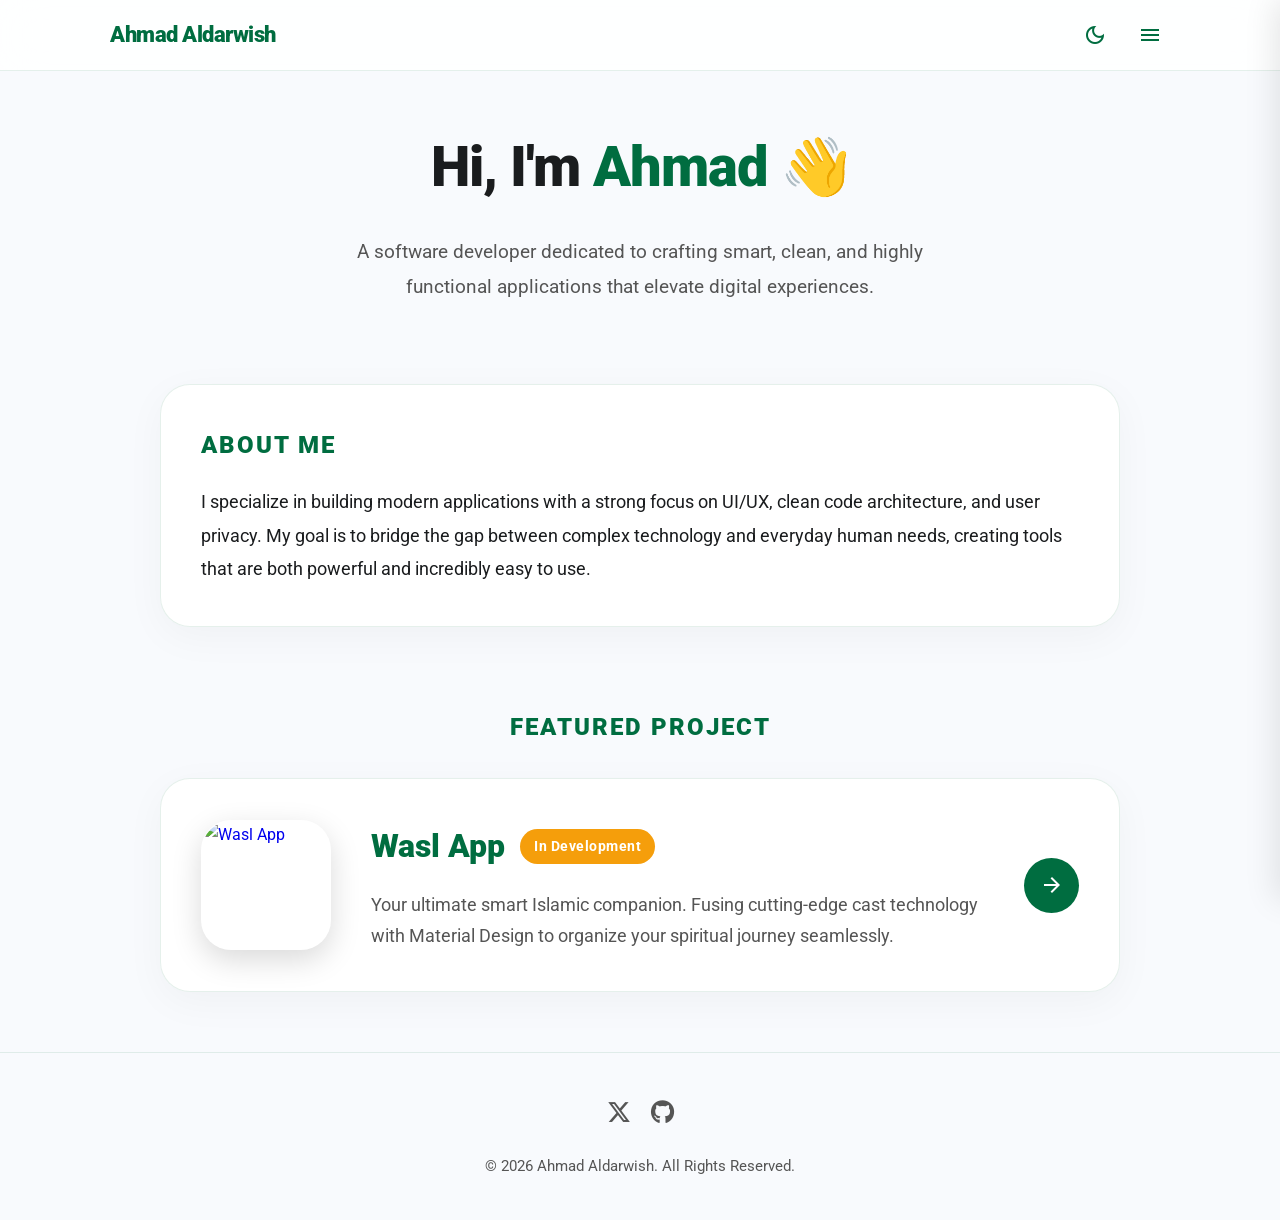
==== index.html @ fa1d7d53 "Refactor index.html for improved layout and functionality Updated the HTML structure and content, ch" ====
<!DOCTYPE html>
<html lang="en" dir="ltr">
<head>
    <meta charset="UTF-8">
    <meta name="viewport" content="width=device-width, initial-scale=1.0">
    <title>Ahmad Aldarwish | Software Developer</title>
    
    <link href="https://fonts.googleapis.com/css2?family=Tajawal:wght@400;500;700;900&family=Roboto:wght@400;500;700;900&display=swap" rel="stylesheet">
    <link href="https://fonts.googleapis.com/css2?family=Material+Symbols+Outlined:opsz,wght,FILL,GRAD@24,400,0,0" rel="stylesheet" />
    <link rel="stylesheet" href="https://cdnjs.cloudflare.com/ajax/libs/font-awesome/6.4.0/css/all.min.css">

    <style>
        :root {
            --md-sys-color-primary: #006d40;
            --md-sys-color-background: #f8fafd;
            --md-sys-color-surface: rgba(255, 255, 255, 0.85);
            --md-sys-color-on-surface: #1a1c1e;
            --text-muted: #555555;
            --card-bg: rgba(255, 255, 255, 0.9);
            --card-border: rgba(0, 109, 64, 0.1);
            --glass-shadow: 0 10px 40px 0 rgba(0, 0, 0, 0.04);
            --glass-blur: blur(20px);
        }

        [data-theme="dark"] {
            --md-sys-color-primary: #2bc07b;
            --md-sys-color-background: #0b0d10;
            --md-sys-color-surface: rgba(20, 22, 28, 0.85);
            --md-sys-color-on-surface: #e2e2e9;
            --text-muted: #a0a0b5;
            --card-bg: rgba(30, 32, 40, 0.5);
            --card-border: rgba(255, 255, 255, 0.05);
            --glass-shadow: 0 10px 40px 0 rgba(0, 0, 0, 0.4);
        }

        * { box-sizing: border-box; margin: 0; padding: 0; }
        body { font-family: 'Roboto', sans-serif; background-color: var(--md-sys-color-background); color: var(--md-sys-color-on-surface); line-height: 1.7; transition: 0.4s; overflow-x: hidden; }
        html[dir="rtl"] body { font-family: 'Tajawal', sans-serif; }

        /* Header & Navigation */
        header { background: var(--md-sys-color-surface); backdrop-filter: var(--glass-blur); -webkit-backdrop-filter: var(--glass-blur); border-bottom: 1px solid var(--card-border); position: fixed; top: 0; width: 100%; z-index: 1000; padding: 15px 0; transition: 0.4s; }
        .nav-container { max-width: 1100px; margin: 0 auto; display: flex; justify-content: space-between; align-items: center; padding: 0 20px; }
        .logo { font-size: 22px; font-weight: 900; color: var(--md-sys-color-primary); text-decoration: none; letter-spacing: -0.5px; }
        
        .header-controls { display: flex; align-items: center; gap: 15px; }
        .icon-btn { background: transparent; border: none; color: var(--md-sys-color-primary); cursor: pointer; display: flex; align-items: center; justify-content: center; width: 40px; height: 40px; border-radius: 50%; transition: 0.3s; }
        .icon-btn:hover { background: rgba(43, 192, 123, 0.15); }

        /* Side Menu (Hamburger) */
        .side-menu-overlay { position: fixed; top: 0; left: 0; width: 100%; height: 100vh; background: rgba(0,0,0,0.5); z-index: 1001; opacity: 0; visibility: hidden; transition: 0.3s; }
        .side-menu-overlay.active { opacity: 1; visibility: visible; }
        
        .side-menu { position: fixed; top: 0; right: -300px; width: 300px; height: 100vh; background: var(--md-sys-color-background); z-index: 1002; box-shadow: -5px 0 30px rgba(0,0,0,0.1); padding: 30px 20px; transition: 0.4s cubic-bezier(0.4, 0, 0.2, 1); display: flex; flex-direction: column; }
        html[dir="rtl"] .side-menu { right: auto; left: -300px; box-shadow: 5px 0 30px rgba(0,0,0,0.1); }
        
        .side-menu.active { right: 0; }
        html[dir="rtl"] .side-menu.active { left: 0; right: auto; }
        
        .close-menu { align-self: flex-end; background: none; border: none; font-size: 30px; color: var(--md-sys-color-on-surface); cursor: pointer; margin-bottom: 30px; }
        .side-menu a { display: block; font-size: 1.2rem; font-weight: 700; color: var(--md-sys-color-on-surface); text-decoration: none; margin-bottom: 25px; transition: 0.3s; }
        .side-menu a:hover { color: var(--md-sys-color-primary); padding-left: 10px; }
        html[dir="rtl"] .side-menu a:hover { padding-left: 0; padding-right: 10px; }
        
        .lang-selector { margin-top: auto; padding-top: 20px; border-top: 1px solid var(--card-border); display: flex; gap: 10px; flex-wrap: wrap; }
        .lang-btn { background: transparent; border: 2px solid var(--md-sys-color-primary); color: var(--md-sys-color-primary); padding: 5px 14px; border-radius: 20px; font-weight: bold; cursor: pointer; transition: 0.3s; }
        .lang-btn.active, .lang-btn:hover { background: var(--md-sys-color-primary); color: var(--md-sys-color-background); }

        /* Main Content */
        .container { max-width: 1000px; margin: 120px auto 60px; padding: 0 20px; }
        
        .hero { text-align: center; margin-bottom: 80px; }
        .hero h1 { font-size: 3.5rem; color: var(--md-sys-color-on-surface); font-weight: 900; margin-bottom: 20px; letter-spacing: -1px; }
        .hero h1 span { color: var(--md-sys-color-primary); }
        .hero p { font-size: 1.2rem; color: var(--text-muted); max-width: 600px; margin: 0 auto; line-height: 1.8; }

        /* About Section */
        #about { background: var(--card-bg); border: 1px solid var(--card-border); border-radius: 30px; padding: 40px; margin-bottom: 80px; box-shadow: var(--glass-shadow); backdrop-filter: var(--glass-blur); }
        .section-title { font-size: 1.5rem; color: var(--md-sys-color-primary); font-weight: 900; margin-bottom: 20px; text-transform: uppercase; letter-spacing: 2px; }
        #about p { color: var(--md-sys-color-on-surface); font-size: 1.1rem; line-height: 1.9; }

        /* Featured App */
        .featured-app-card { background: var(--card-bg); border: 1px solid var(--card-border); border-radius: 30px; padding: 40px; display: flex; align-items: center; gap: 40px; transition: 0.4s; box-shadow: var(--glass-shadow); text-decoration: none; backdrop-filter: var(--glass-blur); position: relative; overflow: hidden; }
        .featured-app-card:hover { transform: translateY(-10px); border-color: var(--md-sys-color-primary); box-shadow: 0 20px 50px rgba(0, 109, 64, 0.15); }
        [data-theme="dark"] .featured-app-card:hover { box-shadow: 0 20px 50px rgba(0,0,0,0.8); }
        
        .app-icon { width: 130px; height: 130px; border-radius: 30px; object-fit: cover; box-shadow: 0 10px 30px rgba(0,0,0,0.15); border: 1px solid rgba(255,255,255,0.1); }
        .app-info { flex: 1; }
        .app-info h3 { font-size: 2rem; color: var(--md-sys-color-primary); margin-bottom: 15px; font-weight: 900; display: flex; align-items: center; gap: 15px; }
        .badge { font-size: 0.85rem; padding: 6px 14px; border-radius: 20px; font-weight: bold; background-color: #f59e0b; color: #fff; letter-spacing: 0.5px; }
        .app-info p { color: var(--text-muted); font-size: 1.15rem; }

        .btn-view { display: inline-flex; align-items: center; justify-content: center; width: 55px; height: 55px; background: var(--md-sys-color-primary); color: white; border-radius: 50%; transition: 0.3s; }
        .featured-app-card:hover .btn-view { transform: scale(1.1) translateX(5px); }
        html[dir="rtl"] .featured-app-card:hover .btn-view { transform: scale(1.1) translateX(-5px); }

        /* Minimal Footer */
        footer { text-align: center; padding: 40px 20px; margin-top: 50px; border-top: 1px solid var(--card-border); }
        .social-links { display: flex; justify-content: center; gap: 20px; margin-bottom: 20px; }
        .social-icon { color: var(--text-muted); font-size: 1.5rem; transition: 0.3s; text-decoration: none; }
        .social-icon:hover { color: var(--md-sys-color-primary); transform: translateY(-3px); }
        .copyright { color: var(--text-muted); font-size: 0.95rem; }

        @media (max-width: 768px) {
            .hero h1 { font-size: 2.5rem; }
            .featured-app-card { flex-direction: column; text-align: center; padding: 30px 20px; gap: 20px; }
            .btn-view { width: 100%; border-radius: 15px; margin-top: 15px; }
        }
    </style>
</head>
<body>

    <header>
        <div class="nav-container">
            <a href="/" class="logo" data-i18n="dev_name">Ahmad Aldarwish</a>
            <div class="header-controls">
                <button id="theme-toggle" class="icon-btn" onclick="toggleTheme()">
                    <span class="material-symbols-outlined" id="theme-icon">dark_mode</span>
                </button>
                <button class="icon-btn" onclick="toggleMenu()">
                    <span class="material-symbols-outlined">menu</span>
                </button>
            </div>
        </div>
    </header>

    <!-- Hamburger Menu -->
    <div class="side-menu-overlay" id="menu-overlay" onclick="toggleMenu()"></div>
    <div class="side-menu" id="side-menu">
        <button class="close-menu" onclick="toggleMenu()">&times;</button>
        <a href="#about" onclick="toggleMenu()" data-i18n="menu_about">About Me</a>
        <a href="/privacy" data-i18n="menu_privacy">Privacy Policy</a>
        <a href="/terms" data-i18n="menu_terms">Terms of Use</a>
        <a href="/donate" data-i18n="menu_donate" style="color: #f59e0b;">Support My Work</a>
        
        <div class="lang-selector">
            <button class="lang-btn" onclick="setLanguage('en')">EN</button>
            <button class="lang-btn" onclick="setLanguage('ar')">AR</button>
            <button class="lang-btn" onclick="setLanguage('de')">DE</button>
        </div>
    </div>

    <div class="container">
        <div class="hero">
            <h1 data-i18n="hero_title">Hi, I'm <span>Ahmad</span> 👋</h1>
            <p data-i18n="hero_desc">A software developer dedicated to crafting smart, clean, and highly functional applications that elevate digital experiences.</p>
        </div>

        <div id="about">
            <h2 class="section-title" data-i18n="about_title">About Me</h2>
            <p data-i18n="about_desc">I specialize in building modern applications with a strong focus on UI/UX, clean code architecture, and user privacy. My goal is to bridge the gap between complex technology and everyday human needs, creating tools that are both powerful and incredibly easy to use.</p>
        </div>

        <h2 class="section-title" data-i18n="featured_title" style="text-align: center; margin-bottom: 30px;">Featured Project</h2>
        
        <a href="/wasl" class="featured-app-card">
            <img src="/wasl/logo.png" alt="Wasl App" class="app-icon">
            <div class="app-info">
                <h3>
                    <span data-i18n="app_title">Wasl App</span>
                    <span class="badge" data-i18n="badge_dev">In Development</span>
                </h3>
                <p data-i18n="app_desc">Your ultimate smart Islamic companion. Fusing cutting-edge cast technology with Material Design to organize your spiritual journey seamlessly.</p>
            </div>
            <div class="btn-view">
                <span class="material-symbols-outlined" id="arrow-icon">arrow_forward</span>
            </div>
        </a>
    </div>

    <footer>
        <div class="social-links">
            <a href="#" class="social-icon" title="X (Twitter)"><i class="fa-brands fa-x-twitter"></i></a>
            <a href="#" class="social-icon" title="GitHub"><i class="fa-brands fa-github"></i></a>
        </div>
        <p class="copyright" data-i18n="footer_copy">© 2026 Ahmad Aldarwish. All Rights Reserved.</p>
    </footer>

    <script>
        const translations = {
            en: {
                dev_name: "Ahmad Aldarwish", menu_about: "About Me", menu_privacy: "Privacy Policy", menu_terms: "Terms of Use", menu_donate: "Support My Work",
                hero_title: "Hi, I'm <span>Ahmad</span> 👋", hero_desc: "A software developer dedicated to crafting smart, clean, and highly functional applications that elevate digital experiences.",
                about_title: "About Me", about_desc: "I specialize in building modern applications with a strong focus on UI/UX, clean code architecture, and user privacy. My goal is to bridge the gap between complex technology and everyday human needs, creating tools that are both powerful and incredibly easy to use.",
                featured_title: "Featured Project", app_title: "Wasl App", badge_dev: "In Development", app_desc: "Your ultimate smart Islamic companion. Fusing cutting-edge cast technology with Material Design to organize your spiritual journey seamlessly.", footer_copy: "© 2026 Ahmad Aldarwish. All Rights Reserved."
            },
            ar: {
                dev_name: "أحمد الدرويش", menu_about: "حول", menu_privacy: "سياسة الخصوصية", menu_terms: "شروط الاستخدام", menu_donate: "ادعم عملي",
                hero_title: "أهلاً، أنا <span>أحمد</span> 👋", hero_desc: "مطور برمجيات أهتم بصناعة تطبيقات ذكية، نظيفة، وذات أداء عالٍ للارتقاء بالتجربة الرقمية اليومية.",
                about_title: "نبذة عني", about_desc: "أتخصص في بناء تطبيقات حديثة مع تركيز قوي على واجهة وتجربة المستخدم، وهيكلة الكود النظيفة، وخصوصية البيانات. هدفي هو سد الفجوة بين التكنولوجيا المعقدة والاحتياجات اليومية، لإنشاء أدوات قوية وسهلة الاستخدام.",
                featured_title: "المشروع المميز", app_title: "تطبيق وَصْـل", badge_dev: "قيد التطوير", app_desc: "رفيقك الإسلامي الذكي. يجمع بين تقنية البث المتقدمة والتصميم العصري لتنظيم صلواتك وعباداتك بتجربة رقمية فريدة.", footer_copy: "© 2026 أحمد الدرويش. جميع الحقوق محفوظة."
            },
            de: {
                dev_name: "Ahmad Aldarwish", menu_about: "Über mich", menu_privacy: "Datenschutzerklärung", menu_terms: "Nutzungsbedingungen", menu_donate: "Unterstütze meine Arbeit",
                hero_title: "Hallo, ich bin <span>Ahmad</span> 👋", hero_desc: "Ein Softwareentwickler, der sich der Entwicklung intelligenter, sauberer und hochfunktionaler Anwendungen verschrieben hat.",
                about_title: "Über mich", about_desc: "Ich bin spezialisiert auf die Entwicklung moderner Anwendungen mit starkem Fokus auf UI/UX, sauberer Code-Architektur und Datenschutz. Mein Ziel ist es, leistungsstarke und dennoch einfach zu bedienende Tools zu entwickeln.",
                featured_title: "Vorgestelltes Projekt", app_title: "Wasl App", badge_dev: "In Entwicklung", app_desc: "Dein intelligenter islamischer Begleiter. Verbindet fortschrittliche Cast-Technologie mit modernem Design für deine spirituelle Reise.", footer_copy: "© 2026 Ahmad Aldarwish. Alle Rechte vorbehalten."
            }
        };

        function setLanguage(lang) {
            localStorage.setItem('preferredLang', lang);
            document.documentElement.setAttribute('dir', lang === 'ar' ? 'rtl' : 'ltr');
            document.documentElement.setAttribute('lang', lang);
            
            const arrowIcon = document.getElementById('arrow-icon');
            if (arrowIcon) arrowIcon.style.transform = lang === 'ar' ? 'rotate(180deg)' : 'rotate(0deg)';
            
            document.querySelectorAll('.lang-btn').forEach(btn => {
                btn.classList.remove('active');
                if(btn.textContent.toLowerCase() === lang) btn.classList.add('active');
            });

            document.querySelectorAll('[data-i18n]').forEach(element => {
                const key = element.getAttribute('data-i18n');
                if (translations[lang][key]) { element.innerHTML = translations[lang][key]; }
            });
        }

        function toggleTheme() {
            const currentTheme = document.documentElement.getAttribute('data-theme');
            const newTheme = currentTheme === 'dark' ? 'light' : 'dark';
            document.documentElement.setAttribute('data-theme', newTheme);
            document.getElementById('theme-icon').textContent = newTheme === 'dark' ? 'light_mode' : 'dark_mode';
            localStorage.setItem('preferredTheme', newTheme);
        }

        function toggleMenu() {
            document.getElementById('side-menu').classList.toggle('active');
            document.getElementById('menu-overlay').classList.toggle('active');
        }

        window.onload = () => {
            const savedTheme = localStorage.getItem('preferredTheme') || 'light';
            document.documentElement.setAttribute('data-theme', savedTheme);
            document.getElementById('theme-icon').textContent = savedTheme === 'dark' ? 'light_mode' : 'dark_mode';

            const savedLang = localStorage.getItem('preferredLang') || 'en';
            setLanguage(savedLang);
        };
    </script>
</body>
</html>
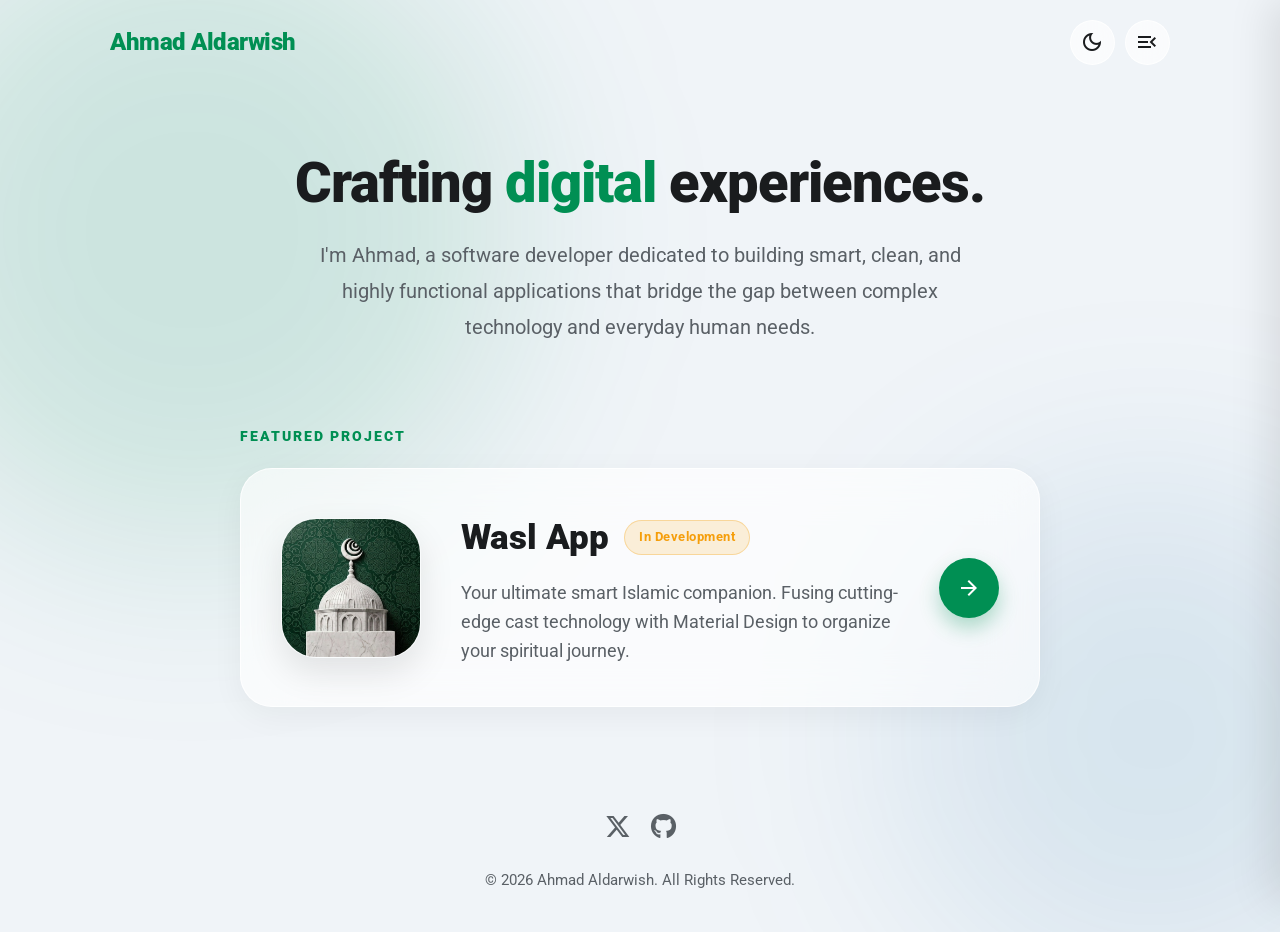
==== commit 7a925fe8: "Refactor CSS styles and enhance header functionality Updated CSS variables for improved styling and " ====
--- a/index.html
+++ b/index.html
@@ -11,126 +11,155 @@
 
     <style>
         :root {
-            --md-sys-color-primary: #006d40;
-            --md-sys-color-background: #f8fafd;
-            --md-sys-color-surface: rgba(255, 255, 255, 0.85);
+            --md-sys-color-primary: #008f53;
+            --md-sys-color-background: #f0f4f8;
+            --md-sys-color-surface: rgba(255, 255, 255, 0.65);
             --md-sys-color-on-surface: #1a1c1e;
-            --text-muted: #555555;
-            --card-bg: rgba(255, 255, 255, 0.9);
-            --card-border: rgba(0, 109, 64, 0.1);
-            --glass-shadow: 0 10px 40px 0 rgba(0, 0, 0, 0.04);
-            --glass-blur: blur(20px);
+            --text-muted: #5a6066;
+            --card-border: rgba(255, 255, 255, 0.8);
+            --glass-shadow: 0 8px 32px 0 rgba(0, 0, 0, 0.05);
+            --glass-blur: blur(24px);
         }
 
         [data-theme="dark"] {
             --md-sys-color-primary: #2bc07b;
-            --md-sys-color-background: #0b0d10;
-            --md-sys-color-surface: rgba(20, 22, 28, 0.85);
-            --md-sys-color-on-surface: #e2e2e9;
-            --text-muted: #a0a0b5;
-            --card-bg: rgba(30, 32, 40, 0.5);
-            --card-border: rgba(255, 255, 255, 0.05);
-            --glass-shadow: 0 10px 40px 0 rgba(0, 0, 0, 0.4);
+            --md-sys-color-background: #090a0f;
+            --md-sys-color-surface: rgba(20, 22, 28, 0.5);
+            --md-sys-color-on-surface: #f1f1f4;
+            --text-muted: #9ba1a6;
+            --card-border: rgba(255, 255, 255, 0.08);
+            --glass-shadow: 0 8px 32px 0 rgba(0, 0, 0, 0.4);
         }
 
         * { box-sizing: border-box; margin: 0; padding: 0; }
-        body { font-family: 'Roboto', sans-serif; background-color: var(--md-sys-color-background); color: var(--md-sys-color-on-surface); line-height: 1.7; transition: 0.4s; overflow-x: hidden; }
+        body { font-family: 'Roboto', sans-serif; background-color: var(--md-sys-color-background); color: var(--md-sys-color-on-surface); line-height: 1.6; transition: 0.4s ease; overflow-x: hidden; min-height: 100vh; display: flex; flex-direction: column; position: relative;}
         html[dir="rtl"] body { font-family: 'Tajawal', sans-serif; }
 
-        /* Header & Navigation */
-        header { background: var(--md-sys-color-surface); backdrop-filter: var(--glass-blur); -webkit-backdrop-filter: var(--glass-blur); border-bottom: 1px solid var(--card-border); position: fixed; top: 0; width: 100%; z-index: 1000; padding: 15px 0; transition: 0.4s; }
+        /* الأشكال المضيئة في الخلفية لجمالية أعلى */
+        .bg-glow-1 { position: fixed; top: -10%; left: -10%; width: 50vw; height: 50vw; background: rgba(0, 143, 83, 0.15); filter: blur(100px); border-radius: 50%; z-index: -1; pointer-events: none; transition: 0.4s; }
+        .bg-glow-2 { position: fixed; bottom: -10%; right: -10%; width: 40vw; height: 40vw; background: rgba(0, 99, 155, 0.1); filter: blur(100px); border-radius: 50%; z-index: -1; pointer-events: none; transition: 0.4s; }
+        [data-theme="dark"] .bg-glow-1 { background: rgba(43, 192, 123, 0.12); }
+        [data-theme="dark"] .bg-glow-2 { background: rgba(108, 182, 255, 0.08); }
+
+        /* الهيدر الأنيق */
+        header { position: fixed; top: 0; width: 100%; z-index: 1000; padding: 20px 0; transition: 0.4s; }
+        header.scrolled { background: var(--md-sys-color-surface); backdrop-filter: var(--glass-blur); -webkit-backdrop-filter: var(--glass-blur); border-bottom: 1px solid var(--card-border); padding: 12px 0; }
         .nav-container { max-width: 1100px; margin: 0 auto; display: flex; justify-content: space-between; align-items: center; padding: 0 20px; }
-        .logo { font-size: 22px; font-weight: 900; color: var(--md-sys-color-primary); text-decoration: none; letter-spacing: -0.5px; }
-        
-        .header-controls { display: flex; align-items: center; gap: 15px; }
-        .icon-btn { background: transparent; border: none; color: var(--md-sys-color-primary); cursor: pointer; display: flex; align-items: center; justify-content: center; width: 40px; height: 40px; border-radius: 50%; transition: 0.3s; }
-        .icon-btn:hover { background: rgba(43, 192, 123, 0.15); }
-
-        /* Side Menu (Hamburger) */
-        .side-menu-overlay { position: fixed; top: 0; left: 0; width: 100%; height: 100vh; background: rgba(0,0,0,0.5); z-index: 1001; opacity: 0; visibility: hidden; transition: 0.3s; }
+        .logo { font-size: 24px; font-weight: 900; color: var(--md-sys-color-primary); text-decoration: none; letter-spacing: -0.5px; }
+        
+        .header-controls { display: flex; align-items: center; gap: 10px; }
+        .icon-btn { background: var(--md-sys-color-surface); border: 1px solid var(--card-border); color: var(--md-sys-color-on-surface); cursor: pointer; display: flex; align-items: center; justify-content: center; width: 45px; height: 45px; border-radius: 50%; transition: 0.3s; backdrop-filter: blur(10px); }
+        .icon-btn:hover { background: var(--md-sys-color-primary); color: #fff; transform: translateY(-2px); border-color: transparent;}
+
+        /* القائمة الجانبية (Hamburger Menu) */
+        .side-menu-overlay { position: fixed; top: 0; left: 0; width: 100%; height: 100vh; background: rgba(0,0,0,0.4); z-index: 1001; opacity: 0; visibility: hidden; transition: 0.3s; backdrop-filter: blur(4px); }
         .side-menu-overlay.active { opacity: 1; visibility: visible; }
         
-        .side-menu { position: fixed; top: 0; right: -300px; width: 300px; height: 100vh; background: var(--md-sys-color-background); z-index: 1002; box-shadow: -5px 0 30px rgba(0,0,0,0.1); padding: 30px 20px; transition: 0.4s cubic-bezier(0.4, 0, 0.2, 1); display: flex; flex-direction: column; }
-        html[dir="rtl"] .side-menu { right: auto; left: -300px; box-shadow: 5px 0 30px rgba(0,0,0,0.1); }
-        
+        .side-menu { position: fixed; top: 0; right: -320px; width: 320px; height: 100vh; background: var(--md-sys-color-background); z-index: 1002; box-shadow: -10px 0 40px rgba(0,0,0,0.1); padding: 40px 30px; transition: 0.4s cubic-bezier(0.25, 0.8, 0.25, 1); display: flex; flex-direction: column; }
+        html[dir="rtl"] .side-menu { right: auto; left: -320px; box-shadow: 10px 0 40px rgba(0,0,0,0.1); }
         .side-menu.active { right: 0; }
         html[dir="rtl"] .side-menu.active { left: 0; right: auto; }
         
-        .close-menu { align-self: flex-end; background: none; border: none; font-size: 30px; color: var(--md-sys-color-on-surface); cursor: pointer; margin-bottom: 30px; }
-        .side-menu a { display: block; font-size: 1.2rem; font-weight: 700; color: var(--md-sys-color-on-surface); text-decoration: none; margin-bottom: 25px; transition: 0.3s; }
-        .side-menu a:hover { color: var(--md-sys-color-primary); padding-left: 10px; }
-        html[dir="rtl"] .side-menu a:hover { padding-left: 0; padding-right: 10px; }
-        
-        .lang-selector { margin-top: auto; padding-top: 20px; border-top: 1px solid var(--card-border); display: flex; gap: 10px; flex-wrap: wrap; }
-        .lang-btn { background: transparent; border: 2px solid var(--md-sys-color-primary); color: var(--md-sys-color-primary); padding: 5px 14px; border-radius: 20px; font-weight: bold; cursor: pointer; transition: 0.3s; }
+        .close-menu { align-self: flex-end; background: rgba(128,128,128,0.1); border: none; width: 40px; height: 40px; border-radius: 50%; display: flex; align-items: center; justify-content: center; font-size: 24px; color: var(--md-sys-color-on-surface); cursor: pointer; margin-bottom: 40px; transition: 0.3s; }
+        .close-menu:hover { background: var(--md-sys-color-primary); color: #fff; }
+        
+        .side-menu a { display: block; font-size: 1.2rem; font-weight: 700; color: var(--md-sys-color-on-surface); text-decoration: none; margin-bottom: 25px; transition: 0.3s; display: flex; align-items: center; gap: 15px; }
+        .side-menu a:hover { color: var(--md-sys-color-primary); transform: translateX(-5px); }
+        html[dir="rtl"] .side-menu a:hover { transform: translateX(5px); }
+        
+        .lang-selector { margin-top: auto; padding-top: 30px; border-top: 1px solid var(--card-border); display: flex; gap: 10px; flex-wrap: wrap; justify-content: center;}
+        .lang-btn { background: transparent; border: 2px solid var(--md-sys-color-primary); color: var(--md-sys-color-primary); padding: 8px 18px; border-radius: 20px; font-weight: bold; cursor: pointer; transition: 0.3s; flex: 1;}
         .lang-btn.active, .lang-btn:hover { background: var(--md-sys-color-primary); color: var(--md-sys-color-background); }
 
-        /* Main Content */
-        .container { max-width: 1000px; margin: 120px auto 60px; padding: 0 20px; }
-        
-        .hero { text-align: center; margin-bottom: 80px; }
-        .hero h1 { font-size: 3.5rem; color: var(--md-sys-color-on-surface); font-weight: 900; margin-bottom: 20px; letter-spacing: -1px; }
+        /* المحتوى الرئيسي */
+        .container { max-width: 900px; margin: 150px auto 60px; padding: 0 20px; flex: 1; display: flex; flex-direction: column; align-items: center; }
+        
+        .hero { text-align: center; margin-bottom: 80px; width: 100%; }
+        .hero h1 { font-size: 3.5rem; color: var(--md-sys-color-on-surface); font-weight: 900; margin-bottom: 20px; letter-spacing: -1px; line-height: 1.2;}
         .hero h1 span { color: var(--md-sys-color-primary); }
-        .hero p { font-size: 1.2rem; color: var(--text-muted); max-width: 600px; margin: 0 auto; line-height: 1.8; }
-
-        /* About Section */
-        #about { background: var(--card-bg); border: 1px solid var(--card-border); border-radius: 30px; padding: 40px; margin-bottom: 80px; box-shadow: var(--glass-shadow); backdrop-filter: var(--glass-blur); }
-        .section-title { font-size: 1.5rem; color: var(--md-sys-color-primary); font-weight: 900; margin-bottom: 20px; text-transform: uppercase; letter-spacing: 2px; }
-        #about p { color: var(--md-sys-color-on-surface); font-size: 1.1rem; line-height: 1.9; }
-
-        /* Featured App */
-        .featured-app-card { background: var(--card-bg); border: 1px solid var(--card-border); border-radius: 30px; padding: 40px; display: flex; align-items: center; gap: 40px; transition: 0.4s; box-shadow: var(--glass-shadow); text-decoration: none; backdrop-filter: var(--glass-blur); position: relative; overflow: hidden; }
-        .featured-app-card:hover { transform: translateY(-10px); border-color: var(--md-sys-color-primary); box-shadow: 0 20px 50px rgba(0, 109, 64, 0.15); }
+        .hero p { font-size: 1.25rem; color: var(--text-muted); max-width: 650px; margin: 0 auto; line-height: 1.8; }
+
+        /* بطاقة المشروع المميز الأنيقة */
+        .featured-wrapper { width: 100%; max-width: 800px; position: relative; }
+        .section-tag { font-size: 0.9rem; font-weight: 900; color: var(--md-sys-color-primary); text-transform: uppercase; letter-spacing: 2px; margin-bottom: 20px; text-align: left; display: block;}
+        html[dir="rtl"] .section-tag { text-align: right; }
+
+        .featured-app-card { background: var(--md-sys-color-surface); backdrop-filter: var(--glass-blur); -webkit-backdrop-filter: var(--glass-blur); border: 1px solid var(--card-border); border-radius: 32px; padding: 40px; display: flex; align-items: center; gap: 40px; transition: all 0.4s cubic-bezier(0.165, 0.84, 0.44, 1); box-shadow: var(--glass-shadow); text-decoration: none; position: relative; overflow: hidden; }
+        .featured-app-card:hover { transform: translateY(-10px); border-color: var(--md-sys-color-primary); box-shadow: 0 20px 50px rgba(0, 143, 83, 0.15); }
         [data-theme="dark"] .featured-app-card:hover { box-shadow: 0 20px 50px rgba(0,0,0,0.8); }
         
-        .app-icon { width: 130px; height: 130px; border-radius: 30px; object-fit: cover; box-shadow: 0 10px 30px rgba(0,0,0,0.15); border: 1px solid rgba(255,255,255,0.1); }
+        /* الصورة يتم استدعاؤها من الملف الرئيسي /logo.png */
+        .app-icon { width: 140px; height: 140px; border-radius: 35px; object-fit: cover; box-shadow: 0 15px 35px rgba(0,0,0,0.1); border: 1px solid rgba(255,255,255,0.2); transition: 0.5s; }
+        .featured-app-card:hover .app-icon { transform: scale(1.05) rotate(-2deg); }
+        
         .app-info { flex: 1; }
-        .app-info h3 { font-size: 2rem; color: var(--md-sys-color-primary); margin-bottom: 15px; font-weight: 900; display: flex; align-items: center; gap: 15px; }
-        .badge { font-size: 0.85rem; padding: 6px 14px; border-radius: 20px; font-weight: bold; background-color: #f59e0b; color: #fff; letter-spacing: 0.5px; }
-        .app-info p { color: var(--text-muted); font-size: 1.15rem; }
-
-        .btn-view { display: inline-flex; align-items: center; justify-content: center; width: 55px; height: 55px; background: var(--md-sys-color-primary); color: white; border-radius: 50%; transition: 0.3s; }
-        .featured-app-card:hover .btn-view { transform: scale(1.1) translateX(5px); }
-        html[dir="rtl"] .featured-app-card:hover .btn-view { transform: scale(1.1) translateX(-5px); }
-
-        /* Minimal Footer */
-        footer { text-align: center; padding: 40px 20px; margin-top: 50px; border-top: 1px solid var(--card-border); }
+        .app-title-row { display: flex; align-items: center; gap: 15px; margin-bottom: 12px; flex-wrap: wrap;}
+        .app-info h3 { font-size: 2.2rem; color: var(--md-sys-color-on-surface); font-weight: 900; margin: 0; }
+        .badge { font-size: 0.8rem; padding: 6px 14px; border-radius: 20px; font-weight: bold; background-color: rgba(245, 158, 11, 0.15); color: #f59e0b; border: 1px solid rgba(245, 158, 11, 0.3); letter-spacing: 0.5px; }
+        .app-info p { color: var(--text-muted); font-size: 1.15rem; margin: 0;}
+
+        .btn-arrow { display: inline-flex; align-items: center; justify-content: center; width: 60px; height: 60px; background: var(--md-sys-color-primary); color: white; border-radius: 50%; transition: 0.3s; box-shadow: 0 10px 20px rgba(0, 143, 83, 0.3); flex-shrink: 0;}
+        .featured-app-card:hover .btn-arrow { transform: scale(1.1); background: var(--md-sys-color-on-surface); box-shadow: 0 10px 20px rgba(0, 0, 0, 0.2); }
+        html[dir="rtl"] .btn-arrow span { transform: rotate(180deg); }
+
+        /* الفوتر المصغر والاحترافي */
+        footer { text-align: center; padding: 40px 20px; width: 100%; margin-top: auto; position: relative; z-index: 10;}
         .social-links { display: flex; justify-content: center; gap: 20px; margin-bottom: 20px; }
-        .social-icon { color: var(--text-muted); font-size: 1.5rem; transition: 0.3s; text-decoration: none; }
-        .social-icon:hover { color: var(--md-sys-color-primary); transform: translateY(-3px); }
+        .social-icon { color: var(--text-muted); font-size: 1.6rem; transition: 0.3s; text-decoration: none; }
+        .social-icon:hover { color: var(--md-sys-color-primary); transform: translateY(-4px); }
         .copyright { color: var(--text-muted); font-size: 0.95rem; }
 
         @media (max-width: 768px) {
-            .hero h1 { font-size: 2.5rem; }
-            .featured-app-card { flex-direction: column; text-align: center; padding: 30px 20px; gap: 20px; }
-            .btn-view { width: 100%; border-radius: 15px; margin-top: 15px; }
+            .hero h1 { font-size: 2.6rem; }
+            .featured-app-card { flex-direction: column; text-align: center; padding: 40px 25px; gap: 25px; }
+            .app-title-row { justify-content: center; }
+            .btn-arrow { width: 100%; border-radius: 20px; height: 50px; margin-top: 10px; }
         }
     </style>
 </head>
 <body>
 
-    <header>
+    <!-- خلفيات مضيئة لجمالية التصميم -->
+    <div class="bg-glow-1"></div>
+    <div class="bg-glow-2"></div>
+
+    <header id="main-header">
         <div class="nav-container">
             <a href="/" class="logo" data-i18n="dev_name">Ahmad Aldarwish</a>
             <div class="header-controls">
-                <button id="theme-toggle" class="icon-btn" onclick="toggleTheme()">
+                <button id="theme-toggle" class="icon-btn" onclick="toggleTheme()" title="Toggle Theme">
                     <span class="material-symbols-outlined" id="theme-icon">dark_mode</span>
                 </button>
-                <button class="icon-btn" onclick="toggleMenu()">
-                    <span class="material-symbols-outlined">menu</span>
+                <button class="icon-btn" onclick="toggleMenu()" title="Menu">
+                    <span class="material-symbols-outlined">menu_open</span>
                 </button>
             </div>
         </div>
     </header>
 
-    <!-- Hamburger Menu -->
+    <!-- القائمة الجانبية -->
     <div class="side-menu-overlay" id="menu-overlay" onclick="toggleMenu()"></div>
     <div class="side-menu" id="side-menu">
-        <button class="close-menu" onclick="toggleMenu()">&times;</button>
-        <a href="#about" onclick="toggleMenu()" data-i18n="menu_about">About Me</a>
-        <a href="/privacy" data-i18n="menu_privacy">Privacy Policy</a>
-        <a href="/terms" data-i18n="menu_terms">Terms of Use</a>
-        <a href="/donate" data-i18n="menu_donate" style="color: #f59e0b;">Support My Work</a>
+        <button class="close-menu" onclick="toggleMenu()">
+            <span class="material-symbols-outlined">close</span>
+        </button>
+        
+        <a href="#about" onclick="toggleMenu()">
+            <span class="material-symbols-outlined">person</span>
+            <span data-i18n="menu_about">About Me</span>
+        </a>
+        <a href="/wasl/privacy" onclick="toggleMenu()">
+            <span class="material-symbols-outlined">shield</span>
+            <span data-i18n="menu_privacy">Privacy Policy</span>
+        </a>
+        <a href="/wasl/terms" onclick="toggleMenu()">
+            <span class="material-symbols-outlined">gavel</span>
+            <span data-i18n="menu_terms">Terms of Use</span>
+        </a>
+        <a href="/donate" onclick="toggleMenu()" style="color: #f59e0b;">
+            <span class="material-symbols-outlined">favorite</span>
+            <span data-i18n="menu_donate">Support My Work</span>
+        </a>
         
         <div class="lang-selector">
             <button class="lang-btn" onclick="setLanguage('en')">EN</button>
@@ -139,34 +168,33 @@
         </div>
     </div>
 
-    <div class="container">
+    <!-- المحتوى -->
+    <div class="container" id="about">
         <div class="hero">
-            <h1 data-i18n="hero_title">Hi, I'm <span>Ahmad</span> 👋</h1>
-            <p data-i18n="hero_desc">A software developer dedicated to crafting smart, clean, and highly functional applications that elevate digital experiences.</p>
-        </div>
-
-        <div id="about">
-            <h2 class="section-title" data-i18n="about_title">About Me</h2>
-            <p data-i18n="about_desc">I specialize in building modern applications with a strong focus on UI/UX, clean code architecture, and user privacy. My goal is to bridge the gap between complex technology and everyday human needs, creating tools that are both powerful and incredibly easy to use.</p>
-        </div>
-
-        <h2 class="section-title" data-i18n="featured_title" style="text-align: center; margin-bottom: 30px;">Featured Project</h2>
-        
-        <a href="/wasl" class="featured-app-card">
-            <img src="/wasl/logo.png" alt="Wasl App" class="app-icon">
-            <div class="app-info">
-                <h3>
-                    <span data-i18n="app_title">Wasl App</span>
-                    <span class="badge" data-i18n="badge_dev">In Development</span>
-                </h3>
-                <p data-i18n="app_desc">Your ultimate smart Islamic companion. Fusing cutting-edge cast technology with Material Design to organize your spiritual journey seamlessly.</p>
-            </div>
-            <div class="btn-view">
-                <span class="material-symbols-outlined" id="arrow-icon">arrow_forward</span>
-            </div>
-        </a>
+            <h1 data-i18n="hero_title">Crafting <span>digital</span> experiences.</h1>
+            <p data-i18n="hero_desc">I'm Ahmad, a software developer dedicated to building smart, clean, and highly functional applications that bridge the gap between complex technology and everyday human needs.</p>
+        </div>
+
+        <div class="featured-wrapper">
+            <span class="section-tag" data-i18n="featured_title">Featured Project</span>
+            <a href="/wasl" class="featured-app-card">
+                <!-- مسار الصورة هنا معدل ليكون /logo.png -->
+                <img src="/logo.png" alt="Wasl App" class="app-icon">
+                <div class="app-info">
+                    <div class="app-title-row">
+                        <h3 data-i18n="app_title">Wasl App</h3>
+                        <span class="badge" data-i18n="badge_dev">In Development</span>
+                    </div>
+                    <p data-i18n="app_desc">Your ultimate smart Islamic companion. Fusing cutting-edge cast technology with Material Design to organize your spiritual journey.</p>
+                </div>
+                <div class="btn-arrow">
+                    <span class="material-symbols-outlined" id="arrow-icon">arrow_forward</span>
+                </div>
+            </a>
+        </div>
     </div>
 
+    <!-- فوتر بسيط -->
     <footer>
         <div class="social-links">
             <a href="#" class="social-icon" title="X (Twitter)"><i class="fa-brands fa-x-twitter"></i></a>
@@ -176,23 +204,30 @@
     </footer>
 
     <script>
+        // تأثير تظليل الهيدر عند النزول بالصفحة
+        window.addEventListener('scroll', () => {
+            const header = document.getElementById('main-header');
+            if (window.scrollY > 20) {
+                header.classList.add('scrolled');
+            } else {
+                header.classList.remove('scrolled');
+            }
+        });
+
         const translations = {
             en: {
                 dev_name: "Ahmad Aldarwish", menu_about: "About Me", menu_privacy: "Privacy Policy", menu_terms: "Terms of Use", menu_donate: "Support My Work",
-                hero_title: "Hi, I'm <span>Ahmad</span> 👋", hero_desc: "A software developer dedicated to crafting smart, clean, and highly functional applications that elevate digital experiences.",
-                about_title: "About Me", about_desc: "I specialize in building modern applications with a strong focus on UI/UX, clean code architecture, and user privacy. My goal is to bridge the gap between complex technology and everyday human needs, creating tools that are both powerful and incredibly easy to use.",
-                featured_title: "Featured Project", app_title: "Wasl App", badge_dev: "In Development", app_desc: "Your ultimate smart Islamic companion. Fusing cutting-edge cast technology with Material Design to organize your spiritual journey seamlessly.", footer_copy: "© 2026 Ahmad Aldarwish. All Rights Reserved."
+                hero_title: "Crafting <span>digital</span> experiences.", hero_desc: "I'm Ahmad, a software developer dedicated to building smart, clean, and highly functional applications that bridge the gap between complex technology and everyday human needs.",
+                featured_title: "Featured Project", app_title: "Wasl App", badge_dev: "In Development", app_desc: "Your ultimate smart Islamic companion. Fusing cutting-edge cast technology with Material Design to organize your spiritual journey.", footer_copy: "© 2026 Ahmad Aldarwish. All Rights Reserved."
             },
             ar: {
-                dev_name: "أحمد الدرويش", menu_about: "حول", menu_privacy: "سياسة الخصوصية", menu_terms: "شروط الاستخدام", menu_donate: "ادعم عملي",
-                hero_title: "أهلاً، أنا <span>أحمد</span> 👋", hero_desc: "مطور برمجيات أهتم بصناعة تطبيقات ذكية، نظيفة، وذات أداء عالٍ للارتقاء بالتجربة الرقمية اليومية.",
-                about_title: "نبذة عني", about_desc: "أتخصص في بناء تطبيقات حديثة مع تركيز قوي على واجهة وتجربة المستخدم، وهيكلة الكود النظيفة، وخصوصية البيانات. هدفي هو سد الفجوة بين التكنولوجيا المعقدة والاحتياجات اليومية، لإنشاء أدوات قوية وسهلة الاستخدام.",
+                dev_name: "أحمد الدرويش", menu_about: "نبذة عني", menu_privacy: "سياسة الخصوصية", menu_terms: "شروط الاستخدام", menu_donate: "ادعم عملي",
+                hero_title: "صناعة تجارب <span>رقمية</span> استثنائية.", hero_desc: "أنا أحمد، مطور برمجيات مكرس لبناء تطبيقات ذكية، نظيفة، وعالية الأداء تسد الفجوة بين التكنولوجيا المعقدة والاحتياجات البشرية اليومية.",
                 featured_title: "المشروع المميز", app_title: "تطبيق وَصْـل", badge_dev: "قيد التطوير", app_desc: "رفيقك الإسلامي الذكي. يجمع بين تقنية البث المتقدمة والتصميم العصري لتنظيم صلواتك وعباداتك بتجربة رقمية فريدة.", footer_copy: "© 2026 أحمد الدرويش. جميع الحقوق محفوظة."
             },
             de: {
                 dev_name: "Ahmad Aldarwish", menu_about: "Über mich", menu_privacy: "Datenschutzerklärung", menu_terms: "Nutzungsbedingungen", menu_donate: "Unterstütze meine Arbeit",
-                hero_title: "Hallo, ich bin <span>Ahmad</span> 👋", hero_desc: "Ein Softwareentwickler, der sich der Entwicklung intelligenter, sauberer und hochfunktionaler Anwendungen verschrieben hat.",
-                about_title: "Über mich", about_desc: "Ich bin spezialisiert auf die Entwicklung moderner Anwendungen mit starkem Fokus auf UI/UX, sauberer Code-Architektur und Datenschutz. Mein Ziel ist es, leistungsstarke und dennoch einfach zu bedienende Tools zu entwickeln.",
+                hero_title: "Ich schaffe <span>digitale</span> Erlebnisse.", hero_desc: "Ich bin Ahmad, ein Softwareentwickler, der sich der Entwicklung intelligenter, sauberer und hochfunktionaler Anwendungen widmet, die komplexe Technologie mit alltäglichen Bedürfnissen verbinden.",
                 featured_title: "Vorgestelltes Projekt", app_title: "Wasl App", badge_dev: "In Entwicklung", app_desc: "Dein intelligenter islamischer Begleiter. Verbindet fortschrittliche Cast-Technologie mit modernem Design für deine spirituelle Reise.", footer_copy: "© 2026 Ahmad Aldarwish. Alle Rechte vorbehalten."
             }
         };
@@ -201,9 +236,6 @@
             localStorage.setItem('preferredLang', lang);
             document.documentElement.setAttribute('dir', lang === 'ar' ? 'rtl' : 'ltr');
             document.documentElement.setAttribute('lang', lang);
-            
-            const arrowIcon = document.getElementById('arrow-icon');
-            if (arrowIcon) arrowIcon.style.transform = lang === 'ar' ? 'rotate(180deg)' : 'rotate(0deg)';
             
             document.querySelectorAll('.lang-btn').forEach(btn => {
                 btn.classList.remove('active');
@@ -240,3 +272,4 @@
     </script>
 </body>
 </html>
+
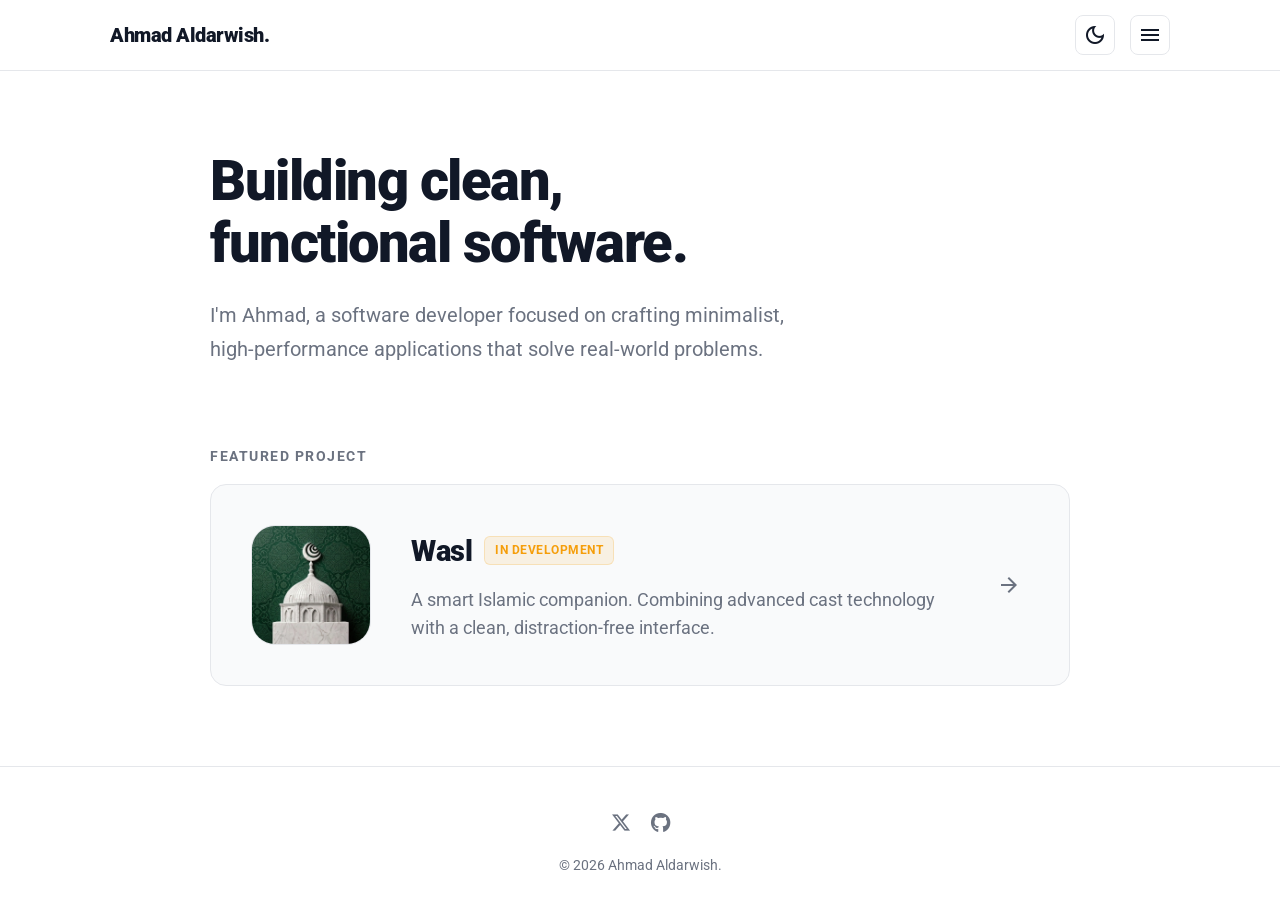
==== commit d653d130: "Refactor index.html for design and functionality updates Updated styles and structure for improved d" ====
--- a/index.html
+++ b/index.html
@@ -10,135 +10,118 @@
     <link rel="stylesheet" href="https://cdnjs.cloudflare.com/ajax/libs/font-awesome/6.4.0/css/all.min.css">
 
     <style>
+        /* تصميم "Minimalist" نظيف ورسمي */
         :root {
-            --md-sys-color-primary: #008f53;
-            --md-sys-color-background: #f0f4f8;
-            --md-sys-color-surface: rgba(255, 255, 255, 0.65);
-            --md-sys-color-on-surface: #1a1c1e;
-            --text-muted: #5a6066;
-            --card-border: rgba(255, 255, 255, 0.8);
-            --glass-shadow: 0 8px 32px 0 rgba(0, 0, 0, 0.05);
-            --glass-blur: blur(24px);
+            --bg-color: #ffffff;
+            --text-main: #111827;
+            --text-sec: #6b7280;
+            --accent: #059669; /* أخضر زمردي رسمي */
+            --border-color: #e5e7eb;
+            --card-bg: #f9fafb;
         }
 
         [data-theme="dark"] {
-            --md-sys-color-primary: #2bc07b;
-            --md-sys-color-background: #090a0f;
-            --md-sys-color-surface: rgba(20, 22, 28, 0.5);
-            --md-sys-color-on-surface: #f1f1f4;
-            --text-muted: #9ba1a6;
-            --card-border: rgba(255, 255, 255, 0.08);
-            --glass-shadow: 0 8px 32px 0 rgba(0, 0, 0, 0.4);
+            --bg-color: #030712; /* أسود عميق جداً */
+            --text-main: #f9fafb;
+            --text-sec: #9ca3af;
+            --accent: #10b981;
+            --border-color: #1f2937;
+            --card-bg: #111827;
         }
 
         * { box-sizing: border-box; margin: 0; padding: 0; }
-        body { font-family: 'Roboto', sans-serif; background-color: var(--md-sys-color-background); color: var(--md-sys-color-on-surface); line-height: 1.6; transition: 0.4s ease; overflow-x: hidden; min-height: 100vh; display: flex; flex-direction: column; position: relative;}
+        body { font-family: 'Roboto', sans-serif; background-color: var(--bg-color); color: var(--text-main); line-height: 1.6; transition: background-color 0.3s, color 0.3s; display: flex; flex-direction: column; min-height: 100vh; -webkit-font-smoothing: antialiased; }
         html[dir="rtl"] body { font-family: 'Tajawal', sans-serif; }
 
-        /* الأشكال المضيئة في الخلفية لجمالية أعلى */
-        .bg-glow-1 { position: fixed; top: -10%; left: -10%; width: 50vw; height: 50vw; background: rgba(0, 143, 83, 0.15); filter: blur(100px); border-radius: 50%; z-index: -1; pointer-events: none; transition: 0.4s; }
-        .bg-glow-2 { position: fixed; bottom: -10%; right: -10%; width: 40vw; height: 40vw; background: rgba(0, 99, 155, 0.1); filter: blur(100px); border-radius: 50%; z-index: -1; pointer-events: none; transition: 0.4s; }
-        [data-theme="dark"] .bg-glow-1 { background: rgba(43, 192, 123, 0.12); }
-        [data-theme="dark"] .bg-glow-2 { background: rgba(108, 182, 255, 0.08); }
-
-        /* الهيدر الأنيق */
-        header { position: fixed; top: 0; width: 100%; z-index: 1000; padding: 20px 0; transition: 0.4s; }
-        header.scrolled { background: var(--md-sys-color-surface); backdrop-filter: var(--glass-blur); -webkit-backdrop-filter: var(--glass-blur); border-bottom: 1px solid var(--card-border); padding: 12px 0; }
+        /* Header */
+        header { position: sticky; top: 0; background-color: rgba(var(--bg-color), 0.9); backdrop-filter: blur(10px); -webkit-backdrop-filter: blur(10px); border-bottom: 1px solid var(--border-color); z-index: 1000; padding: 15px 0; }
         .nav-container { max-width: 1100px; margin: 0 auto; display: flex; justify-content: space-between; align-items: center; padding: 0 20px; }
-        .logo { font-size: 24px; font-weight: 900; color: var(--md-sys-color-primary); text-decoration: none; letter-spacing: -0.5px; }
-        
-        .header-controls { display: flex; align-items: center; gap: 10px; }
-        .icon-btn { background: var(--md-sys-color-surface); border: 1px solid var(--card-border); color: var(--md-sys-color-on-surface); cursor: pointer; display: flex; align-items: center; justify-content: center; width: 45px; height: 45px; border-radius: 50%; transition: 0.3s; backdrop-filter: blur(10px); }
-        .icon-btn:hover { background: var(--md-sys-color-primary); color: #fff; transform: translateY(-2px); border-color: transparent;}
-
-        /* القائمة الجانبية (Hamburger Menu) */
-        .side-menu-overlay { position: fixed; top: 0; left: 0; width: 100%; height: 100vh; background: rgba(0,0,0,0.4); z-index: 1001; opacity: 0; visibility: hidden; transition: 0.3s; backdrop-filter: blur(4px); }
-        .side-menu-overlay.active { opacity: 1; visibility: visible; }
-        
-        .side-menu { position: fixed; top: 0; right: -320px; width: 320px; height: 100vh; background: var(--md-sys-color-background); z-index: 1002; box-shadow: -10px 0 40px rgba(0,0,0,0.1); padding: 40px 30px; transition: 0.4s cubic-bezier(0.25, 0.8, 0.25, 1); display: flex; flex-direction: column; }
-        html[dir="rtl"] .side-menu { right: auto; left: -320px; box-shadow: 10px 0 40px rgba(0,0,0,0.1); }
+        .logo { font-size: 1.25rem; font-weight: 900; color: var(--text-main); text-decoration: none; letter-spacing: -0.5px; }
+        
+        .header-controls { display: flex; align-items: center; gap: 15px; }
+        .icon-btn { background: transparent; border: 1px solid var(--border-color); color: var(--text-main); cursor: pointer; display: flex; align-items: center; justify-content: center; width: 40px; height: 40px; border-radius: 8px; transition: 0.2s; }
+        .icon-btn:hover { border-color: var(--text-sec); }
+
+        /* Hamburger Menu */
+        .menu-overlay { position: fixed; top: 0; left: 0; width: 100%; height: 100vh; background: rgba(0,0,0,0.4); z-index: 1001; opacity: 0; visibility: hidden; transition: 0.3s; }
+        .menu-overlay.active { opacity: 1; visibility: visible; }
+        
+        .side-menu { position: fixed; top: 0; right: -300px; width: 300px; height: 100vh; background: var(--bg-color); border-left: 1px solid var(--border-color); z-index: 1002; padding: 30px 20px; transition: 0.4s cubic-bezier(0.4, 0, 0.2, 1); display: flex; flex-direction: column; }
+        html[dir="rtl"] .side-menu { right: auto; left: -300px; border-left: none; border-right: 1px solid var(--border-color); }
         .side-menu.active { right: 0; }
         html[dir="rtl"] .side-menu.active { left: 0; right: auto; }
         
-        .close-menu { align-self: flex-end; background: rgba(128,128,128,0.1); border: none; width: 40px; height: 40px; border-radius: 50%; display: flex; align-items: center; justify-content: center; font-size: 24px; color: var(--md-sys-color-on-surface); cursor: pointer; margin-bottom: 40px; transition: 0.3s; }
-        .close-menu:hover { background: var(--md-sys-color-primary); color: #fff; }
-        
-        .side-menu a { display: block; font-size: 1.2rem; font-weight: 700; color: var(--md-sys-color-on-surface); text-decoration: none; margin-bottom: 25px; transition: 0.3s; display: flex; align-items: center; gap: 15px; }
-        .side-menu a:hover { color: var(--md-sys-color-primary); transform: translateX(-5px); }
-        html[dir="rtl"] .side-menu a:hover { transform: translateX(5px); }
-        
-        .lang-selector { margin-top: auto; padding-top: 30px; border-top: 1px solid var(--card-border); display: flex; gap: 10px; flex-wrap: wrap; justify-content: center;}
-        .lang-btn { background: transparent; border: 2px solid var(--md-sys-color-primary); color: var(--md-sys-color-primary); padding: 8px 18px; border-radius: 20px; font-weight: bold; cursor: pointer; transition: 0.3s; flex: 1;}
-        .lang-btn.active, .lang-btn:hover { background: var(--md-sys-color-primary); color: var(--md-sys-color-background); }
-
-        /* المحتوى الرئيسي */
-        .container { max-width: 900px; margin: 150px auto 60px; padding: 0 20px; flex: 1; display: flex; flex-direction: column; align-items: center; }
-        
-        .hero { text-align: center; margin-bottom: 80px; width: 100%; }
-        .hero h1 { font-size: 3.5rem; color: var(--md-sys-color-on-surface); font-weight: 900; margin-bottom: 20px; letter-spacing: -1px; line-height: 1.2;}
-        .hero h1 span { color: var(--md-sys-color-primary); }
-        .hero p { font-size: 1.25rem; color: var(--text-muted); max-width: 650px; margin: 0 auto; line-height: 1.8; }
-
-        /* بطاقة المشروع المميز الأنيقة */
-        .featured-wrapper { width: 100%; max-width: 800px; position: relative; }
-        .section-tag { font-size: 0.9rem; font-weight: 900; color: var(--md-sys-color-primary); text-transform: uppercase; letter-spacing: 2px; margin-bottom: 20px; text-align: left; display: block;}
-        html[dir="rtl"] .section-tag { text-align: right; }
-
-        .featured-app-card { background: var(--md-sys-color-surface); backdrop-filter: var(--glass-blur); -webkit-backdrop-filter: var(--glass-blur); border: 1px solid var(--card-border); border-radius: 32px; padding: 40px; display: flex; align-items: center; gap: 40px; transition: all 0.4s cubic-bezier(0.165, 0.84, 0.44, 1); box-shadow: var(--glass-shadow); text-decoration: none; position: relative; overflow: hidden; }
-        .featured-app-card:hover { transform: translateY(-10px); border-color: var(--md-sys-color-primary); box-shadow: 0 20px 50px rgba(0, 143, 83, 0.15); }
-        [data-theme="dark"] .featured-app-card:hover { box-shadow: 0 20px 50px rgba(0,0,0,0.8); }
-        
-        /* الصورة يتم استدعاؤها من الملف الرئيسي /logo.png */
-        .app-icon { width: 140px; height: 140px; border-radius: 35px; object-fit: cover; box-shadow: 0 15px 35px rgba(0,0,0,0.1); border: 1px solid rgba(255,255,255,0.2); transition: 0.5s; }
-        .featured-app-card:hover .app-icon { transform: scale(1.05) rotate(-2deg); }
+        .close-menu { align-self: flex-end; background: none; border: none; font-size: 24px; color: var(--text-sec); cursor: pointer; margin-bottom: 40px; transition: 0.2s; }
+        .close-menu:hover { color: var(--text-main); }
+        
+        .side-menu a { display: flex; align-items: center; gap: 12px; font-size: 1.1rem; font-weight: 500; color: var(--text-main); text-decoration: none; margin-bottom: 25px; transition: 0.2s; }
+        .side-menu a:hover { color: var(--accent); }
+        
+        .lang-selector { margin-top: auto; padding-top: 20px; border-top: 1px solid var(--border-color); display: flex; gap: 8px; }
+        .lang-btn { flex: 1; background: transparent; border: 1px solid var(--border-color); color: var(--text-main); padding: 8px 0; border-radius: 6px; font-weight: bold; cursor: pointer; transition: 0.2s; }
+        .lang-btn.active, .lang-btn:hover { background: var(--text-main); color: var(--bg-color); border-color: var(--text-main); }
+
+        /* Main Content */
+        .container { max-width: 900px; margin: 80px auto; padding: 0 20px; flex: 1; width: 100%; }
+        
+        .hero { margin-bottom: 80px; }
+        .hero h1 { font-size: 3.5rem; color: var(--text-main); font-weight: 900; margin-bottom: 24px; letter-spacing: -1.5px; line-height: 1.1; }
+        .hero p { font-size: 1.25rem; color: var(--text-sec); max-width: 600px; line-height: 1.7; }
+
+        /* Featured App - Minimalist Card */
+        .section-tag { font-size: 0.85rem; font-weight: 700; color: var(--text-sec); text-transform: uppercase; letter-spacing: 1.5px; margin-bottom: 16px; display: block; }
+        
+        .app-card { background: var(--card-bg); border: 1px solid var(--border-color); border-radius: 16px; padding: 40px; display: flex; align-items: center; gap: 40px; text-decoration: none; transition: 0.3s; }
+        .app-card:hover { border-color: var(--text-sec); transform: translateY(-4px); }
+        
+        .app-icon { width: 120px; height: 120px; border-radius: 24px; object-fit: cover; border: 1px solid var(--border-color); flex-shrink: 0; }
         
         .app-info { flex: 1; }
-        .app-title-row { display: flex; align-items: center; gap: 15px; margin-bottom: 12px; flex-wrap: wrap;}
-        .app-info h3 { font-size: 2.2rem; color: var(--md-sys-color-on-surface); font-weight: 900; margin: 0; }
-        .badge { font-size: 0.8rem; padding: 6px 14px; border-radius: 20px; font-weight: bold; background-color: rgba(245, 158, 11, 0.15); color: #f59e0b; border: 1px solid rgba(245, 158, 11, 0.3); letter-spacing: 0.5px; }
-        .app-info p { color: var(--text-muted); font-size: 1.15rem; margin: 0;}
-
-        .btn-arrow { display: inline-flex; align-items: center; justify-content: center; width: 60px; height: 60px; background: var(--md-sys-color-primary); color: white; border-radius: 50%; transition: 0.3s; box-shadow: 0 10px 20px rgba(0, 143, 83, 0.3); flex-shrink: 0;}
-        .featured-app-card:hover .btn-arrow { transform: scale(1.1); background: var(--md-sys-color-on-surface); box-shadow: 0 10px 20px rgba(0, 0, 0, 0.2); }
+        .app-title-row { display: flex; align-items: center; gap: 12px; margin-bottom: 12px; flex-wrap: wrap;}
+        .app-info h3 { font-size: 1.8rem; color: var(--text-main); font-weight: 900; margin: 0; letter-spacing: -0.5px; }
+        
+        .badge { font-size: 0.75rem; padding: 4px 10px; border-radius: 6px; font-weight: 700; background-color: rgba(245, 158, 11, 0.1); color: #f59e0b; border: 1px solid rgba(245, 158, 11, 0.2); text-transform: uppercase; letter-spacing: 0.5px;}
+        .app-info p { color: var(--text-sec); font-size: 1.1rem; margin: 0; line-height: 1.6; }
+
+        .btn-arrow { display: flex; align-items: center; justify-content: center; width: 40px; height: 40px; border-radius: 50%; color: var(--text-sec); transition: 0.3s; flex-shrink: 0;}
+        .app-card:hover .btn-arrow { color: var(--text-main); transform: translateX(5px); }
+        html[dir="rtl"] .app-card:hover .btn-arrow { transform: translateX(-5px); }
         html[dir="rtl"] .btn-arrow span { transform: rotate(180deg); }
 
-        /* الفوتر المصغر والاحترافي */
-        footer { text-align: center; padding: 40px 20px; width: 100%; margin-top: auto; position: relative; z-index: 10;}
-        .social-links { display: flex; justify-content: center; gap: 20px; margin-bottom: 20px; }
-        .social-icon { color: var(--text-muted); font-size: 1.6rem; transition: 0.3s; text-decoration: none; }
-        .social-icon:hover { color: var(--md-sys-color-primary); transform: translateY(-4px); }
-        .copyright { color: var(--text-muted); font-size: 0.95rem; }
-
+        /* Footer */
+        footer { padding: 40px 20px; border-top: 1px solid var(--border-color); margin-top: auto; display: flex; flex-direction: column; align-items: center; gap: 15px; }
+        .social-links { display: flex; gap: 20px; }
+        .social-links a { color: var(--text-sec); font-size: 1.25rem; transition: 0.2s; }
+        .social-links a:hover { color: var(--text-main); }
+        .copyright { color: var(--text-sec); font-size: 0.9rem; }
+
+        /* Mobile Adjustments */
         @media (max-width: 768px) {
-            .hero h1 { font-size: 2.6rem; }
-            .featured-app-card { flex-direction: column; text-align: center; padding: 40px 25px; gap: 25px; }
-            .app-title-row { justify-content: center; }
-            .btn-arrow { width: 100%; border-radius: 20px; height: 50px; margin-top: 10px; }
+            .hero h1 { font-size: 2.5rem; }
+            .app-card { flex-direction: column; text-align: left; padding: 30px 20px; gap: 24px; align-items: flex-start;}
+            html[dir="rtl"] .app-card { text-align: right; }
+            .app-icon { width: 80px; height: 80px; border-radius: 16px; }
+            .btn-arrow { display: none; } /* Hide arrow on mobile for cleaner look */
         }
     </style>
 </head>
 <body>
 
-    <!-- خلفيات مضيئة لجمالية التصميم -->
-    <div class="bg-glow-1"></div>
-    <div class="bg-glow-2"></div>
-
-    <header id="main-header">
+    <header>
         <div class="nav-container">
             <a href="/" class="logo" data-i18n="dev_name">Ahmad Aldarwish</a>
             <div class="header-controls">
-                <button id="theme-toggle" class="icon-btn" onclick="toggleTheme()" title="Toggle Theme">
+                <button class="icon-btn" onclick="toggleTheme()" title="Toggle Theme">
                     <span class="material-symbols-outlined" id="theme-icon">dark_mode</span>
                 </button>
                 <button class="icon-btn" onclick="toggleMenu()" title="Menu">
-                    <span class="material-symbols-outlined">menu_open</span>
+                    <span class="material-symbols-outlined">menu</span>
                 </button>
             </div>
         </div>
     </header>
 
-    <!-- القائمة الجانبية -->
-    <div class="side-menu-overlay" id="menu-overlay" onclick="toggleMenu()"></div>
+    <div class="menu-overlay" id="menu-overlay" onclick="toggleMenu()"></div>
     <div class="side-menu" id="side-menu">
         <button class="close-menu" onclick="toggleMenu()">
             <span class="material-symbols-outlined">close</span>
@@ -146,7 +129,7 @@
         
         <a href="#about" onclick="toggleMenu()">
             <span class="material-symbols-outlined">person</span>
-            <span data-i18n="menu_about">About Me</span>
+            <span data-i18n="menu_about">About</span>
         </a>
         <a href="/wasl/privacy" onclick="toggleMenu()">
             <span class="material-symbols-outlined">shield</span>
@@ -156,10 +139,6 @@
             <span class="material-symbols-outlined">gavel</span>
             <span data-i18n="menu_terms">Terms of Use</span>
         </a>
-        <a href="/donate" onclick="toggleMenu()" style="color: #f59e0b;">
-            <span class="material-symbols-outlined">favorite</span>
-            <span data-i18n="menu_donate">Support My Work</span>
-        </a>
         
         <div class="lang-selector">
             <button class="lang-btn" onclick="setLanguage('en')">EN</button>
@@ -168,24 +147,22 @@
         </div>
     </div>
 
-    <!-- المحتوى -->
     <div class="container" id="about">
         <div class="hero">
-            <h1 data-i18n="hero_title">Crafting <span>digital</span> experiences.</h1>
-            <p data-i18n="hero_desc">I'm Ahmad, a software developer dedicated to building smart, clean, and highly functional applications that bridge the gap between complex technology and everyday human needs.</p>
+            <h1 data-i18n="hero_title">Building clean, <br>functional software.</h1>
+            <p data-i18n="hero_desc">I'm Ahmad, a software developer focused on crafting minimalist, high-performance applications that solve real-world problems.</p>
         </div>
 
         <div class="featured-wrapper">
             <span class="section-tag" data-i18n="featured_title">Featured Project</span>
-            <a href="/wasl" class="featured-app-card">
-                <!-- مسار الصورة هنا معدل ليكون /logo.png -->
-                <img src="/logo.png" alt="Wasl App" class="app-icon">
+            <a href="/wasl" class="app-card">
+                <img src="/logo.png" alt="Wasl App Logo" class="app-icon">
                 <div class="app-info">
                     <div class="app-title-row">
-                        <h3 data-i18n="app_title">Wasl App</h3>
+                        <h3 data-i18n="app_title">Wasl</h3>
                         <span class="badge" data-i18n="badge_dev">In Development</span>
                     </div>
-                    <p data-i18n="app_desc">Your ultimate smart Islamic companion. Fusing cutting-edge cast technology with Material Design to organize your spiritual journey.</p>
+                    <p data-i18n="app_desc">A smart Islamic companion. Combining advanced cast technology with a clean, distraction-free interface.</p>
                 </div>
                 <div class="btn-arrow">
                     <span class="material-symbols-outlined" id="arrow-icon">arrow_forward</span>
@@ -194,41 +171,30 @@
         </div>
     </div>
 
-    <!-- فوتر بسيط -->
     <footer>
         <div class="social-links">
-            <a href="#" class="social-icon" title="X (Twitter)"><i class="fa-brands fa-x-twitter"></i></a>
-            <a href="#" class="social-icon" title="GitHub"><i class="fa-brands fa-github"></i></a>
-        </div>
-        <p class="copyright" data-i18n="footer_copy">© 2026 Ahmad Aldarwish. All Rights Reserved.</p>
+            <a href="#" title="X (Twitter)"><i class="fa-brands fa-x-twitter"></i></a>
+            <a href="#" title="GitHub"><i class="fa-brands fa-github"></i></a>
+        </div>
+        <p class="copyright" data-i18n="footer_copy">© 2026 Ahmad Aldarwish.</p>
     </footer>
 
     <script>
-        // تأثير تظليل الهيدر عند النزول بالصفحة
-        window.addEventListener('scroll', () => {
-            const header = document.getElementById('main-header');
-            if (window.scrollY > 20) {
-                header.classList.add('scrolled');
-            } else {
-                header.classList.remove('scrolled');
-            }
-        });
-
         const translations = {
             en: {
-                dev_name: "Ahmad Aldarwish", menu_about: "About Me", menu_privacy: "Privacy Policy", menu_terms: "Terms of Use", menu_donate: "Support My Work",
-                hero_title: "Crafting <span>digital</span> experiences.", hero_desc: "I'm Ahmad, a software developer dedicated to building smart, clean, and highly functional applications that bridge the gap between complex technology and everyday human needs.",
-                featured_title: "Featured Project", app_title: "Wasl App", badge_dev: "In Development", app_desc: "Your ultimate smart Islamic companion. Fusing cutting-edge cast technology with Material Design to organize your spiritual journey.", footer_copy: "© 2026 Ahmad Aldarwish. All Rights Reserved."
+                dev_name: "Ahmad Aldarwish.", menu_about: "About", menu_privacy: "Privacy Policy", menu_terms: "Terms of Use",
+                hero_title: "Building clean, <br>functional software.", hero_desc: "I'm Ahmad, a software developer focused on crafting minimalist, high-performance applications that solve real-world problems.",
+                featured_title: "Featured Project", app_title: "Wasl", badge_dev: "In Development", app_desc: "A smart Islamic companion. Combining advanced cast technology with a clean, distraction-free interface.", footer_copy: "© 2026 Ahmad Aldarwish."
             },
             ar: {
-                dev_name: "أحمد الدرويش", menu_about: "نبذة عني", menu_privacy: "سياسة الخصوصية", menu_terms: "شروط الاستخدام", menu_donate: "ادعم عملي",
-                hero_title: "صناعة تجارب <span>رقمية</span> استثنائية.", hero_desc: "أنا أحمد، مطور برمجيات مكرس لبناء تطبيقات ذكية، نظيفة، وعالية الأداء تسد الفجوة بين التكنولوجيا المعقدة والاحتياجات البشرية اليومية.",
-                featured_title: "المشروع المميز", app_title: "تطبيق وَصْـل", badge_dev: "قيد التطوير", app_desc: "رفيقك الإسلامي الذكي. يجمع بين تقنية البث المتقدمة والتصميم العصري لتنظيم صلواتك وعباداتك بتجربة رقمية فريدة.", footer_copy: "© 2026 أحمد الدرويش. جميع الحقوق محفوظة."
+                dev_name: "أحمد الدرويش.", menu_about: "حول", menu_privacy: "سياسة الخصوصية", menu_terms: "شروط الاستخدام",
+                hero_title: "بناء برمجيات <br>نظيفة وفعالة.", hero_desc: "أنا أحمد، مطور برمجيات أركز على صناعة تطبيقات بسيطة وعالية الأداء تقدم حلولاً برمجية نقية لمشاكل العالم الحقيقي.",
+                featured_title: "المشروع الأساسي", app_title: "وَصْـل", badge_dev: "قيد التطوير", app_desc: "رفيقك الإسلامي الذكي. يجمع بين تقنية البث المتقدمة وواجهة مستخدم نظيفة وخالية من المشتتات.", footer_copy: "© 2026 أحمد الدرويش."
             },
             de: {
-                dev_name: "Ahmad Aldarwish", menu_about: "Über mich", menu_privacy: "Datenschutzerklärung", menu_terms: "Nutzungsbedingungen", menu_donate: "Unterstütze meine Arbeit",
-                hero_title: "Ich schaffe <span>digitale</span> Erlebnisse.", hero_desc: "Ich bin Ahmad, ein Softwareentwickler, der sich der Entwicklung intelligenter, sauberer und hochfunktionaler Anwendungen widmet, die komplexe Technologie mit alltäglichen Bedürfnissen verbinden.",
-                featured_title: "Vorgestelltes Projekt", app_title: "Wasl App", badge_dev: "In Entwicklung", app_desc: "Dein intelligenter islamischer Begleiter. Verbindet fortschrittliche Cast-Technologie mit modernem Design für deine spirituelle Reise.", footer_copy: "© 2026 Ahmad Aldarwish. Alle Rechte vorbehalten."
+                dev_name: "Ahmad Aldarwish.", menu_about: "Über", menu_privacy: "Datenschutzerklärung", menu_terms: "Nutzungsbedingungen",
+                hero_title: "Saubere, <br>funktionale Software.", hero_desc: "Ich bin Ahmad, ein Softwareentwickler, der sich auf die Entwicklung minimalistischer, leistungsstarker Anwendungen konzentriert.",
+                featured_title: "Vorgestelltes Projekt", app_title: "Wasl", badge_dev: "In Entwicklung", app_desc: "Ein intelligenter islamischer Begleiter. Verbindet fortschrittliche Cast-Technologie mit einer sauberen Benutzeroberfläche.", footer_copy: "© 2026 Ahmad Aldarwish."
             }
         };
 
@@ -262,7 +228,10 @@
         }
 
         window.onload = () => {
-            const savedTheme = localStorage.getItem('preferredTheme') || 'light';
+            let savedTheme = localStorage.getItem('preferredTheme');
+            if (!savedTheme) {
+                savedTheme = window.matchMedia('(prefers-color-scheme: dark)').matches ? 'dark' : 'light';
+            }
             document.documentElement.setAttribute('data-theme', savedTheme);
             document.getElementById('theme-icon').textContent = savedTheme === 'dark' ? 'light_mode' : 'dark_mode';
 
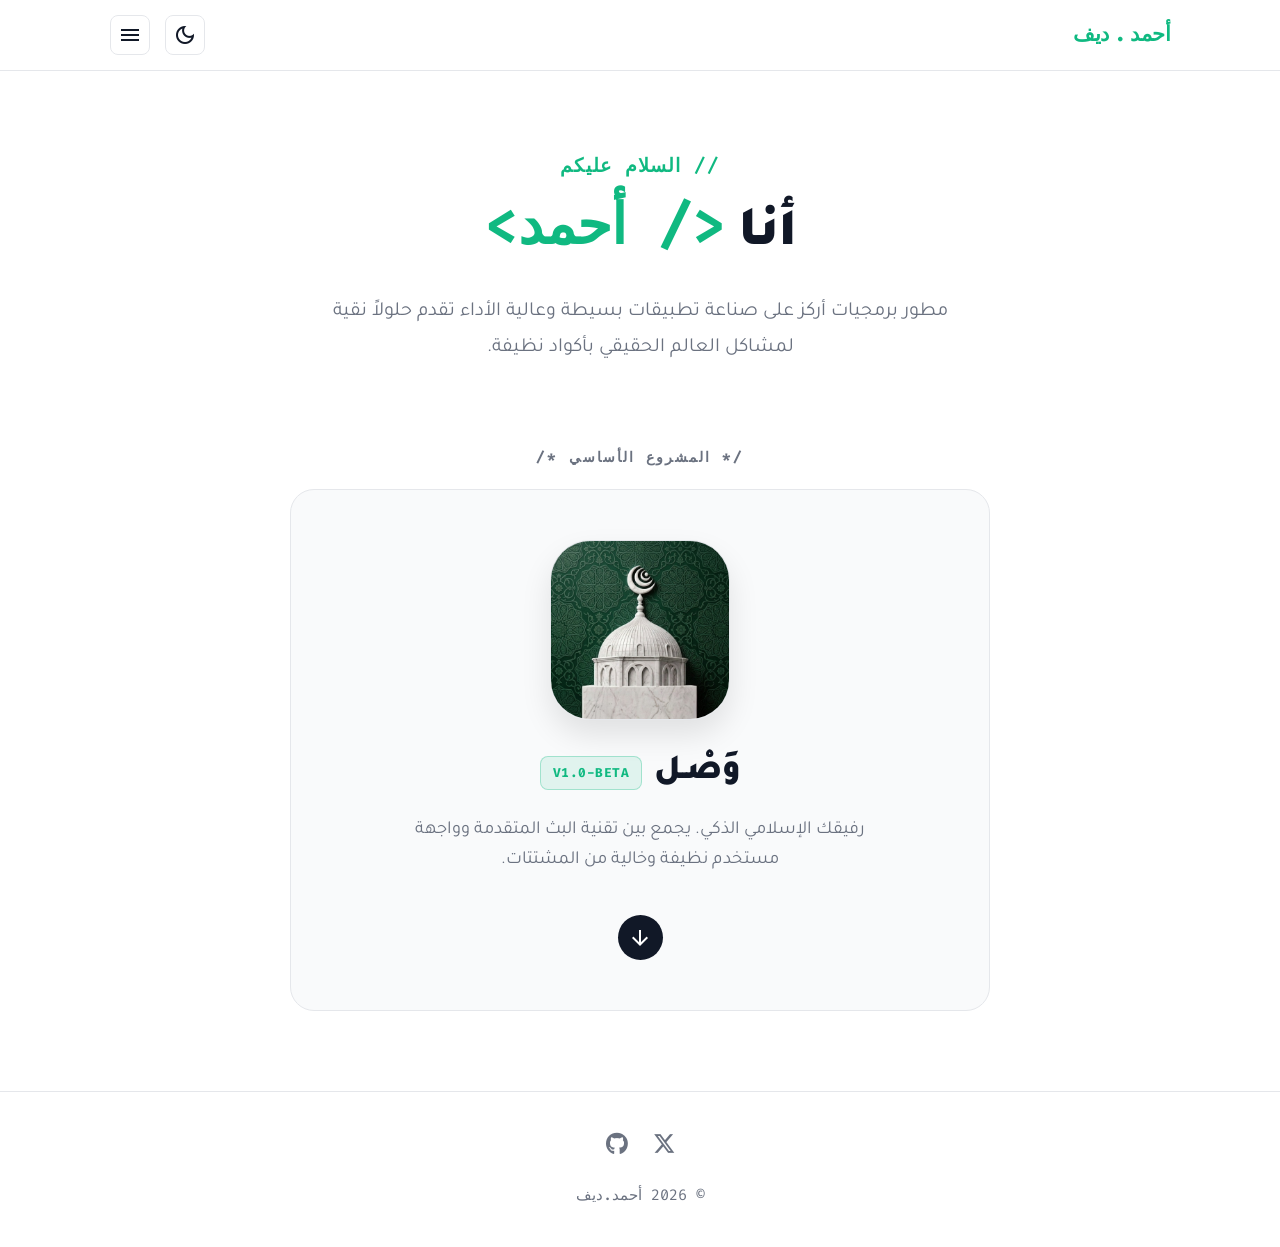
==== commit 3f705ad7: "Localize index.html for Arabic language support Updated the index.html file to support Arabic langua" ====
--- a/index.html
+++ b/index.html
@@ -1,107 +1,117 @@
 <!DOCTYPE html>
-<html lang="en" dir="ltr">
+<html lang="ar" dir="rtl">
 <head>
     <meta charset="UTF-8">
     <meta name="viewport" content="width=device-width, initial-scale=1.0">
-    <title>Ahmad Aldarwish | Software Developer</title>
+    <title>أحمد الدرويش | مطور برمجيات</title>
     
-    <link href="https://fonts.googleapis.com/css2?family=Tajawal:wght@400;500;700;900&family=Roboto:wght@400;500;700;900&display=swap" rel="stylesheet">
+    <!-- الخطوط: تاجوال للعربي، روبوتو للإنجليزي، و Fira Code للطابع البرمجي -->
+    <link href="https://fonts.googleapis.com/css2?family=Tajawal:wght@400;500;700;900&family=Roboto:wght@400;500;700;900&family=Fira+Code:wght@400;600;700&display=swap" rel="stylesheet">
     <link href="https://fonts.googleapis.com/css2?family=Material+Symbols+Outlined:opsz,wght,FILL,GRAD@24,400,0,0" rel="stylesheet" />
     <link rel="stylesheet" href="https://cdnjs.cloudflare.com/ajax/libs/font-awesome/6.4.0/css/all.min.css">
 
     <style>
-        /* تصميم "Minimalist" نظيف ورسمي */
+        /* تصميم نظيف، متوسط، وبطابع المبرمجين */
         :root {
             --bg-color: #ffffff;
             --text-main: #111827;
             --text-sec: #6b7280;
-            --accent: #059669; /* أخضر زمردي رسمي */
+            --accent: #10b981; /* أخضر زمردي برمجي */
             --border-color: #e5e7eb;
             --card-bg: #f9fafb;
+            --code-font: 'Fira Code', monospace;
         }
 
         [data-theme="dark"] {
-            --bg-color: #030712; /* أسود عميق جداً */
-            --text-main: #f9fafb;
-            --text-sec: #9ca3af;
-            --accent: #10b981;
-            --border-color: #1f2937;
-            --card-bg: #111827;
+            --bg-color: #0d1117; /* لون مقارب لبيئة Github/VSCode */
+            --text-main: #e6edf3;
+            --text-sec: #8b949e;
+            --accent: #34d399; /* أخضر نيون */
+            --border-color: #30363d;
+            --card-bg: #161b22;
         }
 
         * { box-sizing: border-box; margin: 0; padding: 0; }
-        body { font-family: 'Roboto', sans-serif; background-color: var(--bg-color); color: var(--text-main); line-height: 1.6; transition: background-color 0.3s, color 0.3s; display: flex; flex-direction: column; min-height: 100vh; -webkit-font-smoothing: antialiased; }
-        html[dir="rtl"] body { font-family: 'Tajawal', sans-serif; }
+        body { font-family: 'Tajawal', sans-serif; background-color: var(--bg-color); color: var(--text-main); line-height: 1.6; transition: background-color 0.3s, color 0.3s; display: flex; flex-direction: column; min-height: 100vh; -webkit-font-smoothing: antialiased; }
+        html[dir="ltr"] body { font-family: 'Roboto', sans-serif; }
 
         /* Header */
         header { position: sticky; top: 0; background-color: rgba(var(--bg-color), 0.9); backdrop-filter: blur(10px); -webkit-backdrop-filter: blur(10px); border-bottom: 1px solid var(--border-color); z-index: 1000; padding: 15px 0; }
         .nav-container { max-width: 1100px; margin: 0 auto; display: flex; justify-content: space-between; align-items: center; padding: 0 20px; }
-        .logo { font-size: 1.25rem; font-weight: 900; color: var(--text-main); text-decoration: none; letter-spacing: -0.5px; }
+        .logo { font-size: 1.3rem; font-weight: 900; color: var(--text-main); text-decoration: none; letter-spacing: -0.5px; font-family: var(--code-font); display: flex; align-items: center; gap: 5px;}
+        .logo span { color: var(--accent); }
         
         .header-controls { display: flex; align-items: center; gap: 15px; }
         .icon-btn { background: transparent; border: 1px solid var(--border-color); color: var(--text-main); cursor: pointer; display: flex; align-items: center; justify-content: center; width: 40px; height: 40px; border-radius: 8px; transition: 0.2s; }
-        .icon-btn:hover { border-color: var(--text-sec); }
+        .icon-btn:hover { border-color: var(--accent); color: var(--accent); }
 
         /* Hamburger Menu */
         .menu-overlay { position: fixed; top: 0; left: 0; width: 100%; height: 100vh; background: rgba(0,0,0,0.4); z-index: 1001; opacity: 0; visibility: hidden; transition: 0.3s; }
         .menu-overlay.active { opacity: 1; visibility: visible; }
         
-        .side-menu { position: fixed; top: 0; right: -300px; width: 300px; height: 100vh; background: var(--bg-color); border-left: 1px solid var(--border-color); z-index: 1002; padding: 30px 20px; transition: 0.4s cubic-bezier(0.4, 0, 0.2, 1); display: flex; flex-direction: column; }
-        html[dir="rtl"] .side-menu { right: auto; left: -300px; border-left: none; border-right: 1px solid var(--border-color); }
-        .side-menu.active { right: 0; }
-        html[dir="rtl"] .side-menu.active { left: 0; right: auto; }
-        
-        .close-menu { align-self: flex-end; background: none; border: none; font-size: 24px; color: var(--text-sec); cursor: pointer; margin-bottom: 40px; transition: 0.2s; }
+        .side-menu { position: fixed; top: 0; left: -300px; width: 300px; height: 100vh; background: var(--bg-color); border-right: 1px solid var(--border-color); z-index: 1002; padding: 30px 20px; transition: 0.4s cubic-bezier(0.4, 0, 0.2, 1); display: flex; flex-direction: column; }
+        html[dir="ltr"] .side-menu { right: -300px; left: auto; border-right: none; border-left: 1px solid var(--border-color); }
+        .side-menu.active { left: 0; }
+        html[dir="ltr"] .side-menu.active { right: 0; left: auto; }
+        
+        .close-menu { align-self: flex-end; background: none; border: none; font-size: 24px; color: var(--text-sec); cursor: pointer; margin-bottom: 20px; transition: 0.2s; }
         .close-menu:hover { color: var(--text-main); }
         
+        /* Language Selector at the top of menu */
+        .lang-selector { margin-bottom: 40px; padding-bottom: 20px; border-bottom: 1px solid var(--border-color); display: flex; gap: 8px; }
+        .lang-btn { flex: 1; background: transparent; border: 1px solid var(--border-color); color: var(--text-main); padding: 8px 0; border-radius: 6px; font-weight: bold; cursor: pointer; transition: 0.2s; font-family: var(--code-font); }
+        .lang-btn.active, .lang-btn:hover { background: var(--text-main); color: var(--bg-color); border-color: var(--text-main); }
+
         .side-menu a { display: flex; align-items: center; gap: 12px; font-size: 1.1rem; font-weight: 500; color: var(--text-main); text-decoration: none; margin-bottom: 25px; transition: 0.2s; }
         .side-menu a:hover { color: var(--accent); }
-        
-        .lang-selector { margin-top: auto; padding-top: 20px; border-top: 1px solid var(--border-color); display: flex; gap: 8px; }
-        .lang-btn { flex: 1; background: transparent; border: 1px solid var(--border-color); color: var(--text-main); padding: 8px 0; border-radius: 6px; font-weight: bold; cursor: pointer; transition: 0.2s; }
-        .lang-btn.active, .lang-btn:hover { background: var(--text-main); color: var(--bg-color); border-color: var(--text-main); }
-
-        /* Main Content */
-        .container { max-width: 900px; margin: 80px auto; padding: 0 20px; flex: 1; width: 100%; }
-        
-        .hero { margin-bottom: 80px; }
-        .hero h1 { font-size: 3.5rem; color: var(--text-main); font-weight: 900; margin-bottom: 24px; letter-spacing: -1.5px; line-height: 1.1; }
-        .hero p { font-size: 1.25rem; color: var(--text-sec); max-width: 600px; line-height: 1.7; }
-
-        /* Featured App - Minimalist Card */
-        .section-tag { font-size: 0.85rem; font-weight: 700; color: var(--text-sec); text-transform: uppercase; letter-spacing: 1.5px; margin-bottom: 16px; display: block; }
-        
-        .app-card { background: var(--card-bg); border: 1px solid var(--border-color); border-radius: 16px; padding: 40px; display: flex; align-items: center; gap: 40px; text-decoration: none; transition: 0.3s; }
-        .app-card:hover { border-color: var(--text-sec); transform: translateY(-4px); }
-        
-        .app-icon { width: 120px; height: 120px; border-radius: 24px; object-fit: cover; border: 1px solid var(--border-color); flex-shrink: 0; }
-        
-        .app-info { flex: 1; }
-        .app-title-row { display: flex; align-items: center; gap: 12px; margin-bottom: 12px; flex-wrap: wrap;}
-        .app-info h3 { font-size: 1.8rem; color: var(--text-main); font-weight: 900; margin: 0; letter-spacing: -0.5px; }
-        
-        .badge { font-size: 0.75rem; padding: 4px 10px; border-radius: 6px; font-weight: 700; background-color: rgba(245, 158, 11, 0.1); color: #f59e0b; border: 1px solid rgba(245, 158, 11, 0.2); text-transform: uppercase; letter-spacing: 0.5px;}
-        .app-info p { color: var(--text-sec); font-size: 1.1rem; margin: 0; line-height: 1.6; }
-
-        .btn-arrow { display: flex; align-items: center; justify-content: center; width: 40px; height: 40px; border-radius: 50%; color: var(--text-sec); transition: 0.3s; flex-shrink: 0;}
-        .app-card:hover .btn-arrow { color: var(--text-main); transform: translateX(5px); }
-        html[dir="rtl"] .app-card:hover .btn-arrow { transform: translateX(-5px); }
-        html[dir="rtl"] .btn-arrow span { transform: rotate(180deg); }
+
+        /* Main Content - Centered Alignment */
+        .container { max-width: 900px; margin: 80px auto; padding: 0 20px; flex: 1; width: 100%; display: flex; flex-direction: column; align-items: center; text-align: center; }
+        
+        .hero { margin-bottom: 80px; width: 100%; }
+        .hero-greeting { font-family: var(--code-font); color: var(--accent); font-size: 1.2rem; font-weight: 600; margin-bottom: 10px; display: block; letter-spacing: 1px; }
+        .hero h1 { font-size: 3.5rem; color: var(--text-main); font-weight: 900; margin-bottom: 24px; letter-spacing: -1px; line-height: 1.2; }
+        .code-tag { color: var(--accent); font-family: var(--code-font); font-weight: 700; }
+        .hero p { font-size: 1.25rem; color: var(--text-sec); max-width: 650px; margin: 0 auto; line-height: 1.8; }
+
+        /* Featured App - Centered Card & Big Icon */
+        .featured-wrapper { width: 100%; max-width: 700px; }
+        .section-tag { font-family: var(--code-font); font-size: 0.9rem; font-weight: 700; color: var(--text-sec); text-transform: uppercase; letter-spacing: 2px; margin-bottom: 20px; display: block; }
+        
+        .app-card { background: var(--card-bg); border: 1px solid var(--border-color); border-radius: 24px; padding: 50px 30px; display: flex; flex-direction: column; align-items: center; gap: 25px; text-decoration: none; transition: 0.3s; position: relative; overflow: hidden; }
+        .app-card:hover { border-color: var(--accent); transform: translateY(-5px); box-shadow: 0 20px 40px rgba(0,0,0,0.05); }
+        [data-theme="dark"] .app-card:hover { box-shadow: 0 20px 40px rgba(0,0,0,0.4); }
+        
+        /* أيقونة التطبيق الكبيرة جداً */
+        .app-icon { width: 180px; height: 180px; border-radius: 40px; object-fit: cover; border: 1px solid var(--border-color); box-shadow: 0 15px 30px rgba(0,0,0,0.1); transition: 0.4s; }
+        .app-card:hover .app-icon { transform: scale(1.05); border-color: var(--accent); }
+        
+        .app-info { display: flex; flex-direction: column; align-items: center; }
+        .app-title-row { display: flex; align-items: center; justify-content: center; gap: 12px; margin-bottom: 15px; flex-wrap: wrap;}
+        .app-info h3 { font-size: 2.2rem; color: var(--text-main); font-weight: 900; margin: 0; letter-spacing: -0.5px; }
+        
+        .badge { font-family: var(--code-font); font-size: 0.8rem; padding: 6px 12px; border-radius: 8px; font-weight: 700; background-color: rgba(16, 185, 129, 0.1); color: var(--accent); border: 1px solid rgba(16, 185, 129, 0.3); text-transform: uppercase; letter-spacing: 0.5px;}
+        .app-info p { color: var(--text-sec); font-size: 1.15rem; margin: 0; line-height: 1.6; max-width: 500px; }
+
+        .btn-arrow { display: flex; align-items: center; justify-content: center; width: 45px; height: 45px; border-radius: 50%; background: var(--text-main); color: var(--bg-color); transition: 0.3s; margin-top: 15px; }
+        .app-card:hover .btn-arrow { background: var(--accent); color: #fff; transform: translateY(5px); }
+        html[dir="ltr"] .btn-arrow span { transform: rotate(180deg); } /* Adjust if needed */
+        html[dir="rtl"] .app-card:hover .btn-arrow { transform: translateY(5px); } 
 
         /* Footer */
-        footer { padding: 40px 20px; border-top: 1px solid var(--border-color); margin-top: auto; display: flex; flex-direction: column; align-items: center; gap: 15px; }
-        .social-links { display: flex; gap: 20px; }
-        .social-links a { color: var(--text-sec); font-size: 1.25rem; transition: 0.2s; }
-        .social-links a:hover { color: var(--text-main); }
-        .copyright { color: var(--text-sec); font-size: 0.9rem; }
+        footer { padding: 40px 20px; border-top: 1px solid var(--border-color); margin-top: auto; display: flex; flex-direction: column; align-items: center; gap: 15px; width: 100%; text-align: center;}
+        .social-links { display: flex; gap: 25px; }
+        .social-links a { color: var(--text-sec); font-size: 1.4rem; transition: 0.2s; }
+        .social-links a:hover { color: var(--accent); transform: translateY(-3px); }
+        .copyright { color: var(--text-sec); font-size: 0.95rem; font-family: var(--code-font); }
 
         /* Mobile Adjustments */
         @media (max-width: 768px) {
-            .hero h1 { font-size: 2.5rem; }
-            .app-card { flex-direction: column; text-align: left; padding: 30px 20px; gap: 24px; align-items: flex-start;}
-            html[dir="rtl"] .app-card { text-align: right; }
-            .app-icon { width: 80px; height: 80px; border-radius: 16px; }
-            .btn-arrow { display: none; } /* Hide arrow on mobile for cleaner look */
+            .hero h1 { font-size: 2.3rem; }
+            .hero-greeting { font-size: 1rem; }
+            .app-card { padding: 40px 20px; gap: 20px; }
+            .app-icon { width: 140px; height: 140px; border-radius: 30px; }
+            .app-info h3 { font-size: 1.8rem; }
         }
     </style>
 </head>
@@ -109,7 +119,9 @@
 
     <header>
         <div class="nav-container">
-            <a href="/" class="logo" data-i18n="dev_name">Ahmad Aldarwish</a>
+            <a href="/" class="logo">
+                <span data-i18n="dev_name_start">أحمد</span><span>.</span><span data-i18n="dev_name_end">ديف</span>
+            </a>
             <div class="header-controls">
                 <button class="icon-btn" onclick="toggleTheme()" title="Toggle Theme">
                     <span class="material-symbols-outlined" id="theme-icon">dark_mode</span>
@@ -127,45 +139,50 @@
             <span class="material-symbols-outlined">close</span>
         </button>
         
-        <a href="#about" onclick="toggleMenu()">
-            <span class="material-symbols-outlined">person</span>
-            <span data-i18n="menu_about">About</span>
+        <div class="lang-selector">
+            <button class="lang-btn active" onclick="setLanguage('ar')">AR</button>
+            <button class="lang-btn" onclick="setLanguage('en')">EN</button>
+            <button class="lang-btn" onclick="setLanguage('de')">DE</button>
+        </div>
+
+        <a href="/about" onclick="toggleMenu()">
+            <span class="material-symbols-outlined">terminal</span>
+            <span data-i18n="menu_about">نبذة عني</span>
         </a>
-        <a href="/wasl/privacy" onclick="toggleMenu()">
+        <a href="/privacy" onclick="toggleMenu()">
             <span class="material-symbols-outlined">shield</span>
-            <span data-i18n="menu_privacy">Privacy Policy</span>
+            <span data-i18n="menu_privacy_site">سياسة خصوصية الموقع</span>
         </a>
-        <a href="/wasl/terms" onclick="toggleMenu()">
+        <a href="/terms" onclick="toggleMenu()">
             <span class="material-symbols-outlined">gavel</span>
-            <span data-i18n="menu_terms">Terms of Use</span>
+            <span data-i18n="menu_terms_site">شروط الاستخدام</span>
         </a>
-        
-        <div class="lang-selector">
-            <button class="lang-btn" onclick="setLanguage('en')">EN</button>
-            <button class="lang-btn" onclick="setLanguage('ar')">AR</button>
-            <button class="lang-btn" onclick="setLanguage('de')">DE</button>
-        </div>
     </div>
 
-    <div class="container" id="about">
+    <div class="container" id="home">
+        <!-- الترحيب بالطابع البرمجي -->
         <div class="hero">
-            <h1 data-i18n="hero_title">Building clean, <br>functional software.</h1>
-            <p data-i18n="hero_desc">I'm Ahmad, a software developer focused on crafting minimalist, high-performance applications that solve real-world problems.</p>
-        </div>
-
+            <span class="hero-greeting" data-i18n="greeting">// السلام عليكم</span>
+            <h1 data-i18n="hero_title">أنا <span class="code-tag" dir="ltr">&lt;أحمد /&gt;</span></h1>
+            <p data-i18n="hero_desc">مطور برمجيات أركز على صناعة تطبيقات بسيطة وعالية الأداء تقدم حلولاً نقية لمشاكل العالم الحقيقي بأكواد نظيفة.</p>
+        </div>
+
+        <!-- بطاقة التطبيق (أيقونة ضخمة وتوسيط كامل) -->
         <div class="featured-wrapper">
-            <span class="section-tag" data-i18n="featured_title">Featured Project</span>
+            <span class="section-tag" data-i18n="featured_title">/* المشروع الأساسي */</span>
             <a href="/wasl" class="app-card">
                 <img src="/logo.png" alt="Wasl App Logo" class="app-icon">
+                
                 <div class="app-info">
                     <div class="app-title-row">
-                        <h3 data-i18n="app_title">Wasl</h3>
-                        <span class="badge" data-i18n="badge_dev">In Development</span>
+                        <h3 data-i18n="app_title">وَصْـل</h3>
+                        <span class="badge" data-i18n="badge_dev">v1.0-beta</span>
                     </div>
-                    <p data-i18n="app_desc">A smart Islamic companion. Combining advanced cast technology with a clean, distraction-free interface.</p>
+                    <p data-i18n="app_desc">رفيقك الإسلامي الذكي. يجمع بين تقنية البث المتقدمة وواجهة مستخدم نظيفة وخالية من المشتتات.</p>
                 </div>
+                
                 <div class="btn-arrow">
-                    <span class="material-symbols-outlined" id="arrow-icon">arrow_forward</span>
+                    <span class="material-symbols-outlined">arrow_downward</span>
                 </div>
             </a>
         </div>
@@ -173,28 +190,30 @@
 
     <footer>
         <div class="social-links">
-            <a href="#" title="X (Twitter)"><i class="fa-brands fa-x-twitter"></i></a>
-            <a href="#" title="GitHub"><i class="fa-brands fa-github"></i></a>
-        </div>
-        <p class="copyright" data-i18n="footer_copy">© 2026 Ahmad Aldarwish.</p>
+            <!-- ضع رابط حسابك في إكس (تويتر) هنا -->
+            <a href="YOUR_X_LINK" title="X (Twitter)"><i class="fa-brands fa-x-twitter"></i></a>
+            <!-- ضع رابط حسابك في جيت هاب هنا -->
+            <a href="YOUR_GITHUB_LINK" title="GitHub"><i class="fa-brands fa-github"></i></a>
+        </div>
+        <p class="copyright" data-i18n="footer_copy">© 2026 أحمد.ديف</p>
     </footer>
 
     <script>
         const translations = {
+            ar: {
+                dev_name_start: "أحمد", dev_name_end: "ديف", menu_about: "نبذة عني", menu_privacy_site: "سياسة خصوصية الموقع", menu_terms_site: "شروط الاستخدام",
+                greeting: "// السلام عليكم", hero_title: "أنا <span class='code-tag' dir='ltr'>&lt;أحمد /&gt;</span>", hero_desc: "مطور برمجيات أركز على صناعة تطبيقات بسيطة وعالية الأداء تقدم حلولاً نقية لمشاكل العالم الحقيقي بأكواد نظيفة.",
+                featured_title: "/* المشروع الأساسي */", app_title: "وَصْـل", badge_dev: "v1.0-beta", app_desc: "رفيقك الإسلامي الذكي. يجمع بين تقنية البث المتقدمة وواجهة مستخدم نظيفة وخالية من المشتتات.", footer_copy: "© 2026 أحمد.ديف"
+            },
             en: {
-                dev_name: "Ahmad Aldarwish.", menu_about: "About", menu_privacy: "Privacy Policy", menu_terms: "Terms of Use",
-                hero_title: "Building clean, <br>functional software.", hero_desc: "I'm Ahmad, a software developer focused on crafting minimalist, high-performance applications that solve real-world problems.",
-                featured_title: "Featured Project", app_title: "Wasl", badge_dev: "In Development", app_desc: "A smart Islamic companion. Combining advanced cast technology with a clean, distraction-free interface.", footer_copy: "© 2026 Ahmad Aldarwish."
-            },
-            ar: {
-                dev_name: "أحمد الدرويش.", menu_about: "حول", menu_privacy: "سياسة الخصوصية", menu_terms: "شروط الاستخدام",
-                hero_title: "بناء برمجيات <br>نظيفة وفعالة.", hero_desc: "أنا أحمد، مطور برمجيات أركز على صناعة تطبيقات بسيطة وعالية الأداء تقدم حلولاً برمجية نقية لمشاكل العالم الحقيقي.",
-                featured_title: "المشروع الأساسي", app_title: "وَصْـل", badge_dev: "قيد التطوير", app_desc: "رفيقك الإسلامي الذكي. يجمع بين تقنية البث المتقدمة وواجهة مستخدم نظيفة وخالية من المشتتات.", footer_copy: "© 2026 أحمد الدرويش."
+                dev_name_start: "Ahmad", dev_name_end: "dev", menu_about: "About Me", menu_privacy_site: "Site Privacy Policy", menu_terms_site: "Terms of Use",
+                greeting: "// Assalamu Alaikum", hero_title: "I'm <span class='code-tag' dir='ltr'>&lt;Ahmad /&gt;</span>", hero_desc: "A software developer focused on crafting minimalist, high-performance applications that solve real-world problems with clean code.",
+                featured_title: "/* Featured Project */", app_title: "Wasl", badge_dev: "v1.0-beta", app_desc: "A smart Islamic companion. Combining advanced cast technology with a clean, distraction-free interface.", footer_copy: "© 2026 Ahmad.dev"
             },
             de: {
-                dev_name: "Ahmad Aldarwish.", menu_about: "Über", menu_privacy: "Datenschutzerklärung", menu_terms: "Nutzungsbedingungen",
-                hero_title: "Saubere, <br>funktionale Software.", hero_desc: "Ich bin Ahmad, ein Softwareentwickler, der sich auf die Entwicklung minimalistischer, leistungsstarker Anwendungen konzentriert.",
-                featured_title: "Vorgestelltes Projekt", app_title: "Wasl", badge_dev: "In Entwicklung", app_desc: "Ein intelligenter islamischer Begleiter. Verbindet fortschrittliche Cast-Technologie mit einer sauberen Benutzeroberfläche.", footer_copy: "© 2026 Ahmad Aldarwish."
+                dev_name_start: "Ahmad", dev_name_end: "dev", menu_about: "Über mich", menu_privacy_site: "Website-Datenschutzrichtlinie", menu_terms_site: "Nutzungsbedingungen",
+                greeting: "// Assalamu Alaikum", hero_title: "Ich bin <span class='code-tag' dir='ltr'>&lt;Ahmad /&gt;</span>", hero_desc: "Ein Softwareentwickler, der sich auf die Erstellung minimalistischer, leistungsstarker Anwendungen mit sauberem Code konzentriert.",
+                featured_title: "/* Vorgestelltes Projekt */", app_title: "Wasl", badge_dev: "v1.0-beta", app_desc: "Ein intelligenter islamischer Begleiter. Verbindet fortschrittliche Cast-Technologie mit einer sauberen Benutzeroberfläche.", footer_copy: "© 2026 Ahmad.dev"
             }
         };
 
@@ -235,10 +254,10 @@
             document.documentElement.setAttribute('data-theme', savedTheme);
             document.getElementById('theme-icon').textContent = savedTheme === 'dark' ? 'light_mode' : 'dark_mode';
 
-            const savedLang = localStorage.getItem('preferredLang') || 'en';
+            // قراءة اللغة المحفوظة أو تعيين العربية كافتراضية
+            const savedLang = localStorage.getItem('preferredLang') || 'ar';
             setLanguage(savedLang);
         };
     </script>
 </body>
 </html>
-
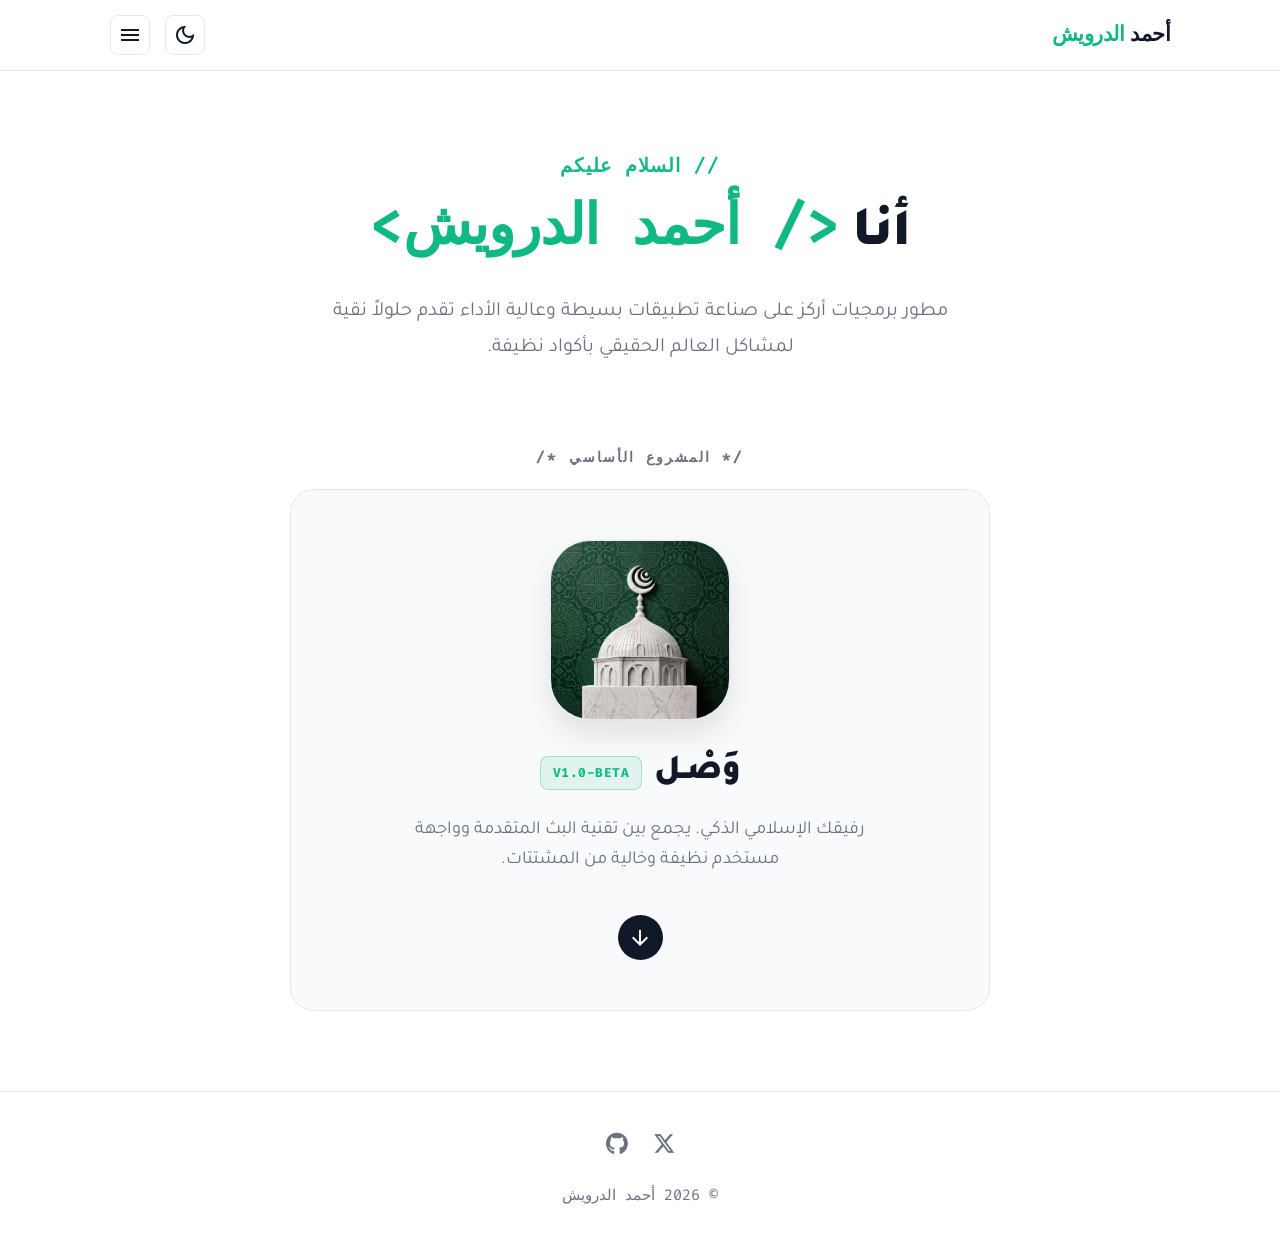
==== commit 40a8a73b: "Update logo spacing and developer name in HTML" ====
--- a/index.html
+++ b/index.html
@@ -38,7 +38,7 @@
         /* Header */
         header { position: sticky; top: 0; background-color: rgba(var(--bg-color), 0.9); backdrop-filter: blur(10px); -webkit-backdrop-filter: blur(10px); border-bottom: 1px solid var(--border-color); z-index: 1000; padding: 15px 0; }
         .nav-container { max-width: 1100px; margin: 0 auto; display: flex; justify-content: space-between; align-items: center; padding: 0 20px; }
-        .logo { font-size: 1.3rem; font-weight: 900; color: var(--text-main); text-decoration: none; letter-spacing: -0.5px; font-family: var(--code-font); display: flex; align-items: center; gap: 5px;}
+        .logo { font-size: 1.3rem; font-weight: 900; color: var(--text-main); text-decoration: none; letter-spacing: -0.5px; font-family: var(--code-font); display: flex; align-items: center; gap: 6px;}
         .logo span { color: var(--accent); }
         
         .header-controls { display: flex; align-items: center; gap: 15px; }
@@ -82,7 +82,6 @@
         .app-card:hover { border-color: var(--accent); transform: translateY(-5px); box-shadow: 0 20px 40px rgba(0,0,0,0.05); }
         [data-theme="dark"] .app-card:hover { box-shadow: 0 20px 40px rgba(0,0,0,0.4); }
         
-        /* أيقونة التطبيق الكبيرة جداً */
         .app-icon { width: 180px; height: 180px; border-radius: 40px; object-fit: cover; border: 1px solid var(--border-color); box-shadow: 0 15px 30px rgba(0,0,0,0.1); transition: 0.4s; }
         .app-card:hover .app-icon { transform: scale(1.05); border-color: var(--accent); }
         
@@ -95,7 +94,7 @@
 
         .btn-arrow { display: flex; align-items: center; justify-content: center; width: 45px; height: 45px; border-radius: 50%; background: var(--text-main); color: var(--bg-color); transition: 0.3s; margin-top: 15px; }
         .app-card:hover .btn-arrow { background: var(--accent); color: #fff; transform: translateY(5px); }
-        html[dir="ltr"] .btn-arrow span { transform: rotate(180deg); } /* Adjust if needed */
+        html[dir="ltr"] .btn-arrow span { transform: rotate(180deg); } 
         html[dir="rtl"] .app-card:hover .btn-arrow { transform: translateY(5px); } 
 
         /* Footer */
@@ -120,7 +119,7 @@
     <header>
         <div class="nav-container">
             <a href="/" class="logo">
-                <span data-i18n="dev_name_start">أحمد</span><span>.</span><span data-i18n="dev_name_end">ديف</span>
+                <div data-i18n="dev_name_first">أحمد</div><span data-i18n="dev_name_last">الدرويش</span>
             </a>
             <div class="header-controls">
                 <button class="icon-btn" onclick="toggleTheme()" title="Toggle Theme">
@@ -160,14 +159,12 @@
     </div>
 
     <div class="container" id="home">
-        <!-- الترحيب بالطابع البرمجي -->
         <div class="hero">
             <span class="hero-greeting" data-i18n="greeting">// السلام عليكم</span>
-            <h1 data-i18n="hero_title">أنا <span class="code-tag" dir="ltr">&lt;أحمد /&gt;</span></h1>
+            <h1 data-i18n="hero_title">أنا <span class="code-tag" dir="ltr">&lt;أحمد الدرويش /&gt;</span></h1>
             <p data-i18n="hero_desc">مطور برمجيات أركز على صناعة تطبيقات بسيطة وعالية الأداء تقدم حلولاً نقية لمشاكل العالم الحقيقي بأكواد نظيفة.</p>
         </div>
 
-        <!-- بطاقة التطبيق (أيقونة ضخمة وتوسيط كامل) -->
         <div class="featured-wrapper">
             <span class="section-tag" data-i18n="featured_title">/* المشروع الأساسي */</span>
             <a href="/wasl" class="app-card">
@@ -191,29 +188,29 @@
     <footer>
         <div class="social-links">
             <!-- ضع رابط حسابك في إكس (تويتر) هنا -->
-            <a href="YOUR_X_LINK" title="X (Twitter)"><i class="fa-brands fa-x-twitter"></i></a>
+            <a href="https://x.com/TechA7mad" title="X (Twitter)"><i class="fa-brands fa-x-twitter"></i></a>
             <!-- ضع رابط حسابك في جيت هاب هنا -->
-            <a href="YOUR_GITHUB_LINK" title="GitHub"><i class="fa-brands fa-github"></i></a>
-        </div>
-        <p class="copyright" data-i18n="footer_copy">© 2026 أحمد.ديف</p>
+            <a href="https://github.com/AldarwishDev" title="GitHub"><i class="fa-brands fa-github"></i></a>
+        </div>
+        <p class="copyright" data-i18n="footer_copy">© 2026 أحمد الدرويش</p>
     </footer>
 
     <script>
         const translations = {
             ar: {
-                dev_name_start: "أحمد", dev_name_end: "ديف", menu_about: "نبذة عني", menu_privacy_site: "سياسة خصوصية الموقع", menu_terms_site: "شروط الاستخدام",
-                greeting: "// السلام عليكم", hero_title: "أنا <span class='code-tag' dir='ltr'>&lt;أحمد /&gt;</span>", hero_desc: "مطور برمجيات أركز على صناعة تطبيقات بسيطة وعالية الأداء تقدم حلولاً نقية لمشاكل العالم الحقيقي بأكواد نظيفة.",
-                featured_title: "/* المشروع الأساسي */", app_title: "وَصْـل", badge_dev: "v1.0-beta", app_desc: "رفيقك الإسلامي الذكي. يجمع بين تقنية البث المتقدمة وواجهة مستخدم نظيفة وخالية من المشتتات.", footer_copy: "© 2026 أحمد.ديف"
+                dev_name_first: "أحمد", dev_name_last: "الدرويش", menu_about: "نبذة عني", menu_privacy_site: "سياسة خصوصية الموقع", menu_terms_site: "شروط الاستخدام",
+                greeting: "// السلام عليكم", hero_title: "أنا <span class='code-tag' dir='ltr'>&lt;أحمد الدرويش /&gt;</span>", hero_desc: "مطور برمجيات أركز على صناعة تطبيقات بسيطة وعالية الأداء تقدم حلولاً نقية لمشاكل العالم الحقيقي بأكواد نظيفة.",
+                featured_title: "/* المشروع الأساسي */", app_title: "وَصْـل", badge_dev: "v1.0-beta", app_desc: "رفيقك الإسلامي الذكي. يجمع بين تقنية البث المتقدمة وواجهة مستخدم نظيفة وخالية من المشتتات.", footer_copy: "© 2026 أحمد الدرويش"
             },
             en: {
-                dev_name_start: "Ahmad", dev_name_end: "dev", menu_about: "About Me", menu_privacy_site: "Site Privacy Policy", menu_terms_site: "Terms of Use",
-                greeting: "// Assalamu Alaikum", hero_title: "I'm <span class='code-tag' dir='ltr'>&lt;Ahmad /&gt;</span>", hero_desc: "A software developer focused on crafting minimalist, high-performance applications that solve real-world problems with clean code.",
-                featured_title: "/* Featured Project */", app_title: "Wasl", badge_dev: "v1.0-beta", app_desc: "A smart Islamic companion. Combining advanced cast technology with a clean, distraction-free interface.", footer_copy: "© 2026 Ahmad.dev"
+                dev_name_first: "Ahmad", dev_name_last: "Aldarwish", menu_about: "About Me", menu_privacy_site: "Site Privacy Policy", menu_terms_site: "Terms of Use",
+                greeting: "// Assalamu Alaikum", hero_title: "I'm <span class='code-tag' dir='ltr'>&lt;Ahmad Aldarwish /&gt;</span>", hero_desc: "A software developer focused on crafting minimalist, high-performance applications that solve real-world problems with clean code.",
+                featured_title: "/* Featured Project */", app_title: "Wasl", badge_dev: "v1.0-beta", app_desc: "A smart Islamic companion. Combining advanced cast technology with a clean, distraction-free interface.", footer_copy: "© 2026 Ahmad Aldarwish"
             },
             de: {
-                dev_name_start: "Ahmad", dev_name_end: "dev", menu_about: "Über mich", menu_privacy_site: "Website-Datenschutzrichtlinie", menu_terms_site: "Nutzungsbedingungen",
-                greeting: "// Assalamu Alaikum", hero_title: "Ich bin <span class='code-tag' dir='ltr'>&lt;Ahmad /&gt;</span>", hero_desc: "Ein Softwareentwickler, der sich auf die Erstellung minimalistischer, leistungsstarker Anwendungen mit sauberem Code konzentriert.",
-                featured_title: "/* Vorgestelltes Projekt */", app_title: "Wasl", badge_dev: "v1.0-beta", app_desc: "Ein intelligenter islamischer Begleiter. Verbindet fortschrittliche Cast-Technologie mit einer sauberen Benutzeroberfläche.", footer_copy: "© 2026 Ahmad.dev"
+                dev_name_first: "Ahmad", dev_name_last: "Aldarwish", menu_about: "Über mich", menu_privacy_site: "Website-Datenschutzrichtlinie", menu_terms_site: "Nutzungsbedingungen",
+                greeting: "// Assalamu Alaikum", hero_title: "Ich bin <span class='code-tag' dir='ltr'>&lt;Ahmad Aldarwish /&gt;</span>", hero_desc: "Ein Softwareentwickler, der sich auf die Erstellung minimalistischer, leistungsstarker Anwendungen mit sauberem Code konzentriert.",
+                featured_title: "/* Vorgestelltes Projekt */", app_title: "Wasl", badge_dev: "v1.0-beta", app_desc: "Ein intelligenter islamischer Begleiter. Verbindet fortschrittliche Cast-Technologie mit einer sauberen Benutzeroberfläche.", footer_copy: "© 2026 Ahmad Aldarwish"
             }
         };
 
@@ -254,7 +251,6 @@
             document.documentElement.setAttribute('data-theme', savedTheme);
             document.getElementById('theme-icon').textContent = savedTheme === 'dark' ? 'light_mode' : 'dark_mode';
 
-            // قراءة اللغة المحفوظة أو تعيين العربية كافتراضية
             const savedLang = localStorage.getItem('preferredLang') || 'ar';
             setLanguage(savedLang);
         };
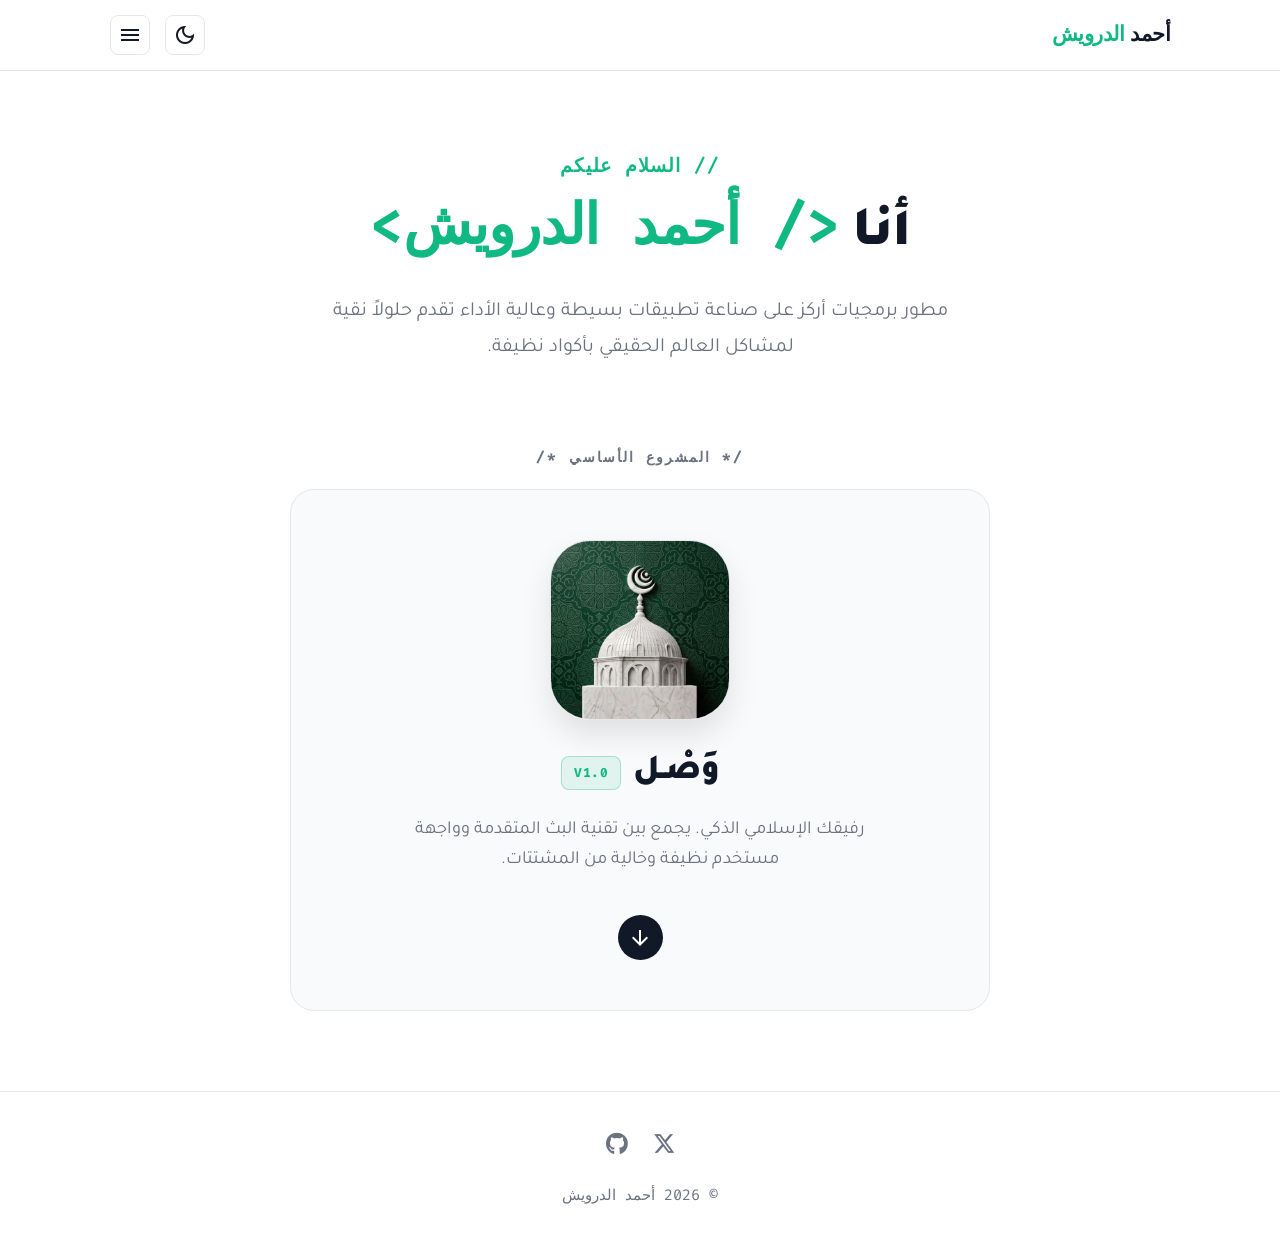
==== commit 4e3ef569: "Update badge version from v1.0-beta to v1.0" ====
--- a/index.html
+++ b/index.html
@@ -156,6 +156,11 @@
             <span class="material-symbols-outlined">gavel</span>
             <span data-i18n="menu_terms_site">شروط الاستخدام</span>
         </a>
+        <!-- Added Impressum link here -->
+        <a href="/impressum" onclick="toggleMenu()">
+            <span class="material-symbols-outlined">info</span>
+            <span data-i18n="menu_impressum">الإشعار القانوني (Impressum)</span>
+        </a>
     </div>
 
     <div class="container" id="home">
@@ -173,7 +178,7 @@
                 <div class="app-info">
                     <div class="app-title-row">
                         <h3 data-i18n="app_title">وَصْـل</h3>
-                        <span class="badge" data-i18n="badge_dev">v1.0-beta</span>
+                        <span class="badge" data-i18n="badge_dev">v1.0</span>
                     </div>
                     <p data-i18n="app_desc">رفيقك الإسلامي الذكي. يجمع بين تقنية البث المتقدمة وواجهة مستخدم نظيفة وخالية من المشتتات.</p>
                 </div>
@@ -198,19 +203,19 @@
     <script>
         const translations = {
             ar: {
-                dev_name_first: "أحمد", dev_name_last: "الدرويش", menu_about: "نبذة عني", menu_privacy_site: "سياسة خصوصية الموقع", menu_terms_site: "شروط الاستخدام",
+                dev_name_first: "أحمد", dev_name_last: "الدرويش", menu_about: "نبذة عني", menu_privacy_site: "سياسة خصوصية الموقع", menu_terms_site: "شروط الاستخدام", menu_impressum: "الإشعار القانوني (Impressum)",
                 greeting: "// السلام عليكم", hero_title: "أنا <span class='code-tag' dir='ltr'>&lt;أحمد الدرويش /&gt;</span>", hero_desc: "مطور برمجيات أركز على صناعة تطبيقات بسيطة وعالية الأداء تقدم حلولاً نقية لمشاكل العالم الحقيقي بأكواد نظيفة.",
-                featured_title: "/* المشروع الأساسي */", app_title: "وَصْـل", badge_dev: "v1.0-beta", app_desc: "رفيقك الإسلامي الذكي. يجمع بين تقنية البث المتقدمة وواجهة مستخدم نظيفة وخالية من المشتتات.", footer_copy: "© 2026 أحمد الدرويش"
+                featured_title: "/* المشروع الأساسي */", app_title: "وَصْـل", badge_dev: "v1.0", app_desc: "رفيقك الإسلامي الذكي. يجمع بين تقنية البث المتقدمة وواجهة مستخدم نظيفة وخالية من المشتتات.", footer_copy: "© 2026 أحمد الدرويش"
             },
             en: {
-                dev_name_first: "Ahmad", dev_name_last: "Aldarwish", menu_about: "About Me", menu_privacy_site: "Site Privacy Policy", menu_terms_site: "Terms of Use",
+                dev_name_first: "Ahmad", dev_name_last: "Aldarwish", menu_about: "About Me", menu_privacy_site: "Site Privacy Policy", menu_terms_site: "Terms of Use", menu_impressum: "Impressum (Legal Notice)",
                 greeting: "// Assalamu Alaikum", hero_title: "I'm <span class='code-tag' dir='ltr'>&lt;Ahmad Aldarwish /&gt;</span>", hero_desc: "A software developer focused on crafting minimalist, high-performance applications that solve real-world problems with clean code.",
-                featured_title: "/* Featured Project */", app_title: "Wasl", badge_dev: "v1.0-beta", app_desc: "A smart Islamic companion. Combining advanced cast technology with a clean, distraction-free interface.", footer_copy: "© 2026 Ahmad Aldarwish"
+                featured_title: "/* Featured Project */", app_title: "Wasl", badge_dev: "v1.0", app_desc: "A smart Islamic companion. Combining advanced cast technology with a clean, distraction-free interface.", footer_copy: "© 2026 Ahmad Aldarwish"
             },
             de: {
-                dev_name_first: "Ahmad", dev_name_last: "Aldarwish", menu_about: "Über mich", menu_privacy_site: "Website-Datenschutzrichtlinie", menu_terms_site: "Nutzungsbedingungen",
+                dev_name_first: "Ahmad", dev_name_last: "Aldarwish", menu_about: "Über mich", menu_privacy_site: "Website-Datenschutzrichtlinie", menu_terms_site: "Nutzungsbedingungen", menu_impressum: "Impressum",
                 greeting: "// Assalamu Alaikum", hero_title: "Ich bin <span class='code-tag' dir='ltr'>&lt;Ahmad Aldarwish /&gt;</span>", hero_desc: "Ein Softwareentwickler, der sich auf die Erstellung minimalistischer, leistungsstarker Anwendungen mit sauberem Code konzentriert.",
-                featured_title: "/* Vorgestelltes Projekt */", app_title: "Wasl", badge_dev: "v1.0-beta", app_desc: "Ein intelligenter islamischer Begleiter. Verbindet fortschrittliche Cast-Technologie mit einer sauberen Benutzeroberfläche.", footer_copy: "© 2026 Ahmad Aldarwish"
+                featured_title: "/* Vorgestelltes Projekt */", app_title: "Wasl", badge_dev: "v1.0", app_desc: "Ein intelligenter islamischer Begleiter. Verbindet fortschrittliche Cast-Technologie mit einer sauberen Benutzeroberfläche.", footer_copy: "© 2026 Ahmad Aldarwish"
             }
         };
 
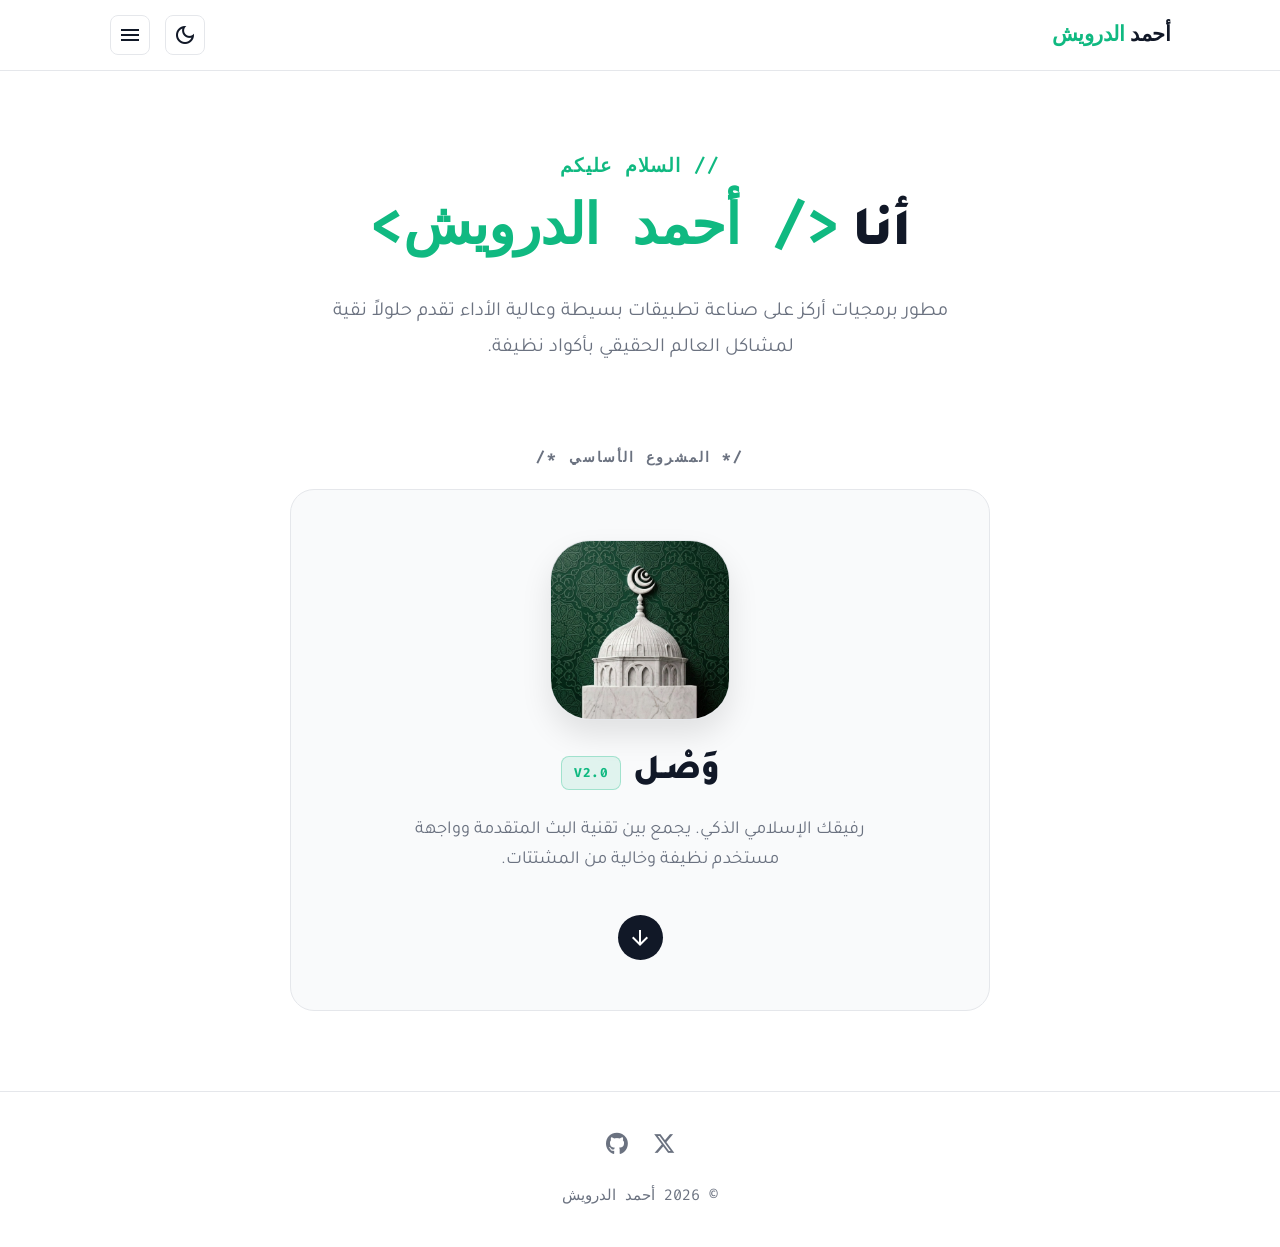
==== commit 93e154c8: "Upgrade app version from v1.0 to v2.0" ====
--- a/index.html
+++ b/index.html
@@ -178,7 +178,7 @@
                 <div class="app-info">
                     <div class="app-title-row">
                         <h3 data-i18n="app_title">وَصْـل</h3>
-                        <span class="badge" data-i18n="badge_dev">v1.0</span>
+                        <span class="badge" data-i18n="badge_dev">v2.0</span>
                     </div>
                     <p data-i18n="app_desc">رفيقك الإسلامي الذكي. يجمع بين تقنية البث المتقدمة وواجهة مستخدم نظيفة وخالية من المشتتات.</p>
                 </div>
@@ -193,7 +193,7 @@
     <footer>
         <div class="social-links">
             <!-- ضع رابط حسابك في إكس (تويتر) هنا -->
-            <a href="https://x.com/TechA7mad" title="X (Twitter)"><i class="fa-brands fa-x-twitter"></i></a>
+            <a href="https://x.com/Ahmad_Aldarwich" title="X (Twitter)"><i class="fa-brands fa-x-twitter"></i></a>
             <!-- ضع رابط حسابك في جيت هاب هنا -->
             <a href="https://github.com/AldarwishDev" title="GitHub"><i class="fa-brands fa-github"></i></a>
         </div>
@@ -205,7 +205,7 @@
             ar: {
                 dev_name_first: "أحمد", dev_name_last: "الدرويش", menu_about: "نبذة عني", menu_privacy_site: "سياسة خصوصية الموقع", menu_terms_site: "شروط الاستخدام", menu_impressum: "الإشعار القانوني (Impressum)",
                 greeting: "// السلام عليكم", hero_title: "أنا <span class='code-tag' dir='ltr'>&lt;أحمد الدرويش /&gt;</span>", hero_desc: "مطور برمجيات أركز على صناعة تطبيقات بسيطة وعالية الأداء تقدم حلولاً نقية لمشاكل العالم الحقيقي بأكواد نظيفة.",
-                featured_title: "/* المشروع الأساسي */", app_title: "وَصْـل", badge_dev: "v1.0", app_desc: "رفيقك الإسلامي الذكي. يجمع بين تقنية البث المتقدمة وواجهة مستخدم نظيفة وخالية من المشتتات.", footer_copy: "© 2026 أحمد الدرويش"
+                featured_title: "/* المشروع الأساسي */", app_title: "وَصْـل", badge_dev: "v2.0", app_desc: "رفيقك الإسلامي الذكي. يجمع بين تقنية البث المتقدمة وواجهة مستخدم نظيفة وخالية من المشتتات.", footer_copy: "© 2026 أحمد الدرويش"
             },
             en: {
                 dev_name_first: "Ahmad", dev_name_last: "Aldarwish", menu_about: "About Me", menu_privacy_site: "Site Privacy Policy", menu_terms_site: "Terms of Use", menu_impressum: "Impressum (Legal Notice)",
@@ -215,7 +215,7 @@
             de: {
                 dev_name_first: "Ahmad", dev_name_last: "Aldarwish", menu_about: "Über mich", menu_privacy_site: "Website-Datenschutzrichtlinie", menu_terms_site: "Nutzungsbedingungen", menu_impressum: "Impressum",
                 greeting: "// Assalamu Alaikum", hero_title: "Ich bin <span class='code-tag' dir='ltr'>&lt;Ahmad Aldarwish /&gt;</span>", hero_desc: "Ein Softwareentwickler, der sich auf die Erstellung minimalistischer, leistungsstarker Anwendungen mit sauberem Code konzentriert.",
-                featured_title: "/* Vorgestelltes Projekt */", app_title: "Wasl", badge_dev: "v1.0", app_desc: "Ein intelligenter islamischer Begleiter. Verbindet fortschrittliche Cast-Technologie mit einer sauberen Benutzeroberfläche.", footer_copy: "© 2026 Ahmad Aldarwish"
+                featured_title: "/* Vorgestelltes Projekt */", app_title: "Wasl", badge_dev: "v2.0", app_desc: "Ein intelligenter islamischer Begleiter. Verbindet fortschrittliche Cast-Technologie mit einer sauberen Benutzeroberfläche.", footer_copy: "© 2026 Ahmad Aldarwish"
             }
         };
 
